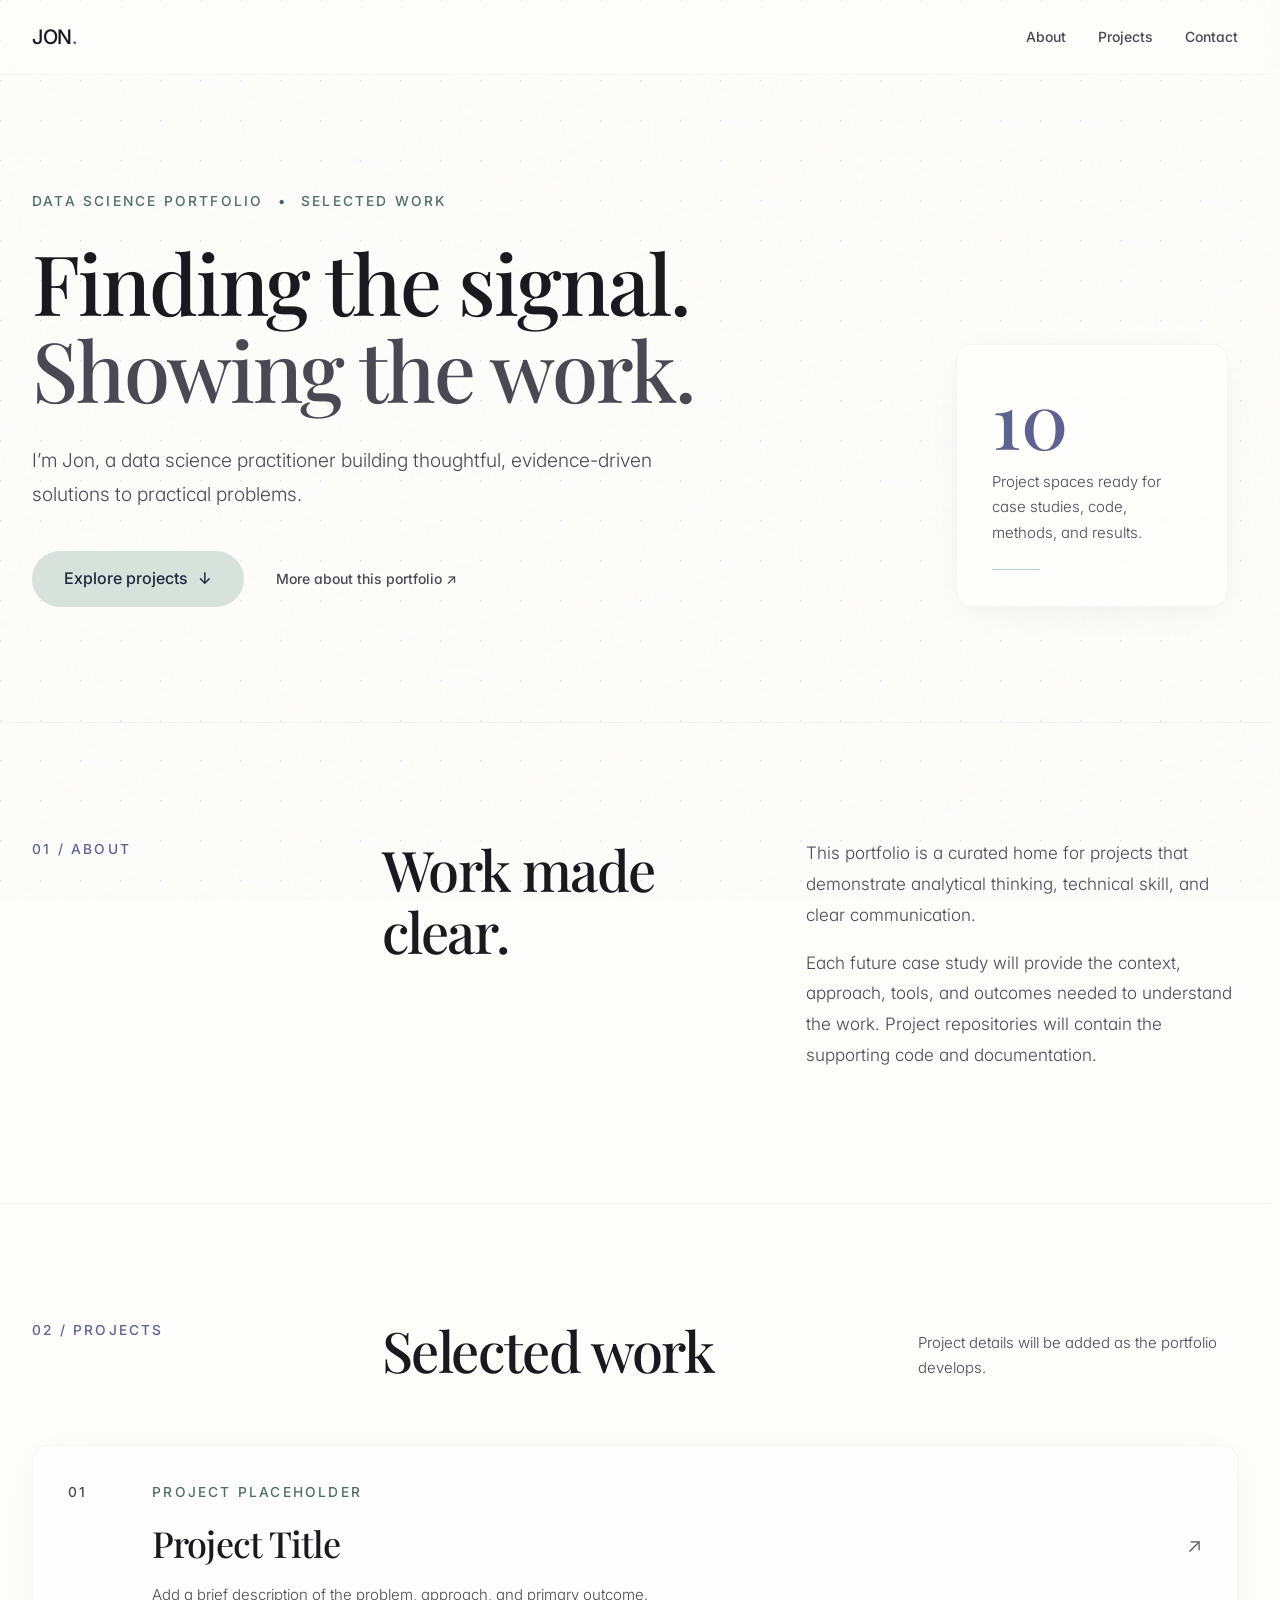
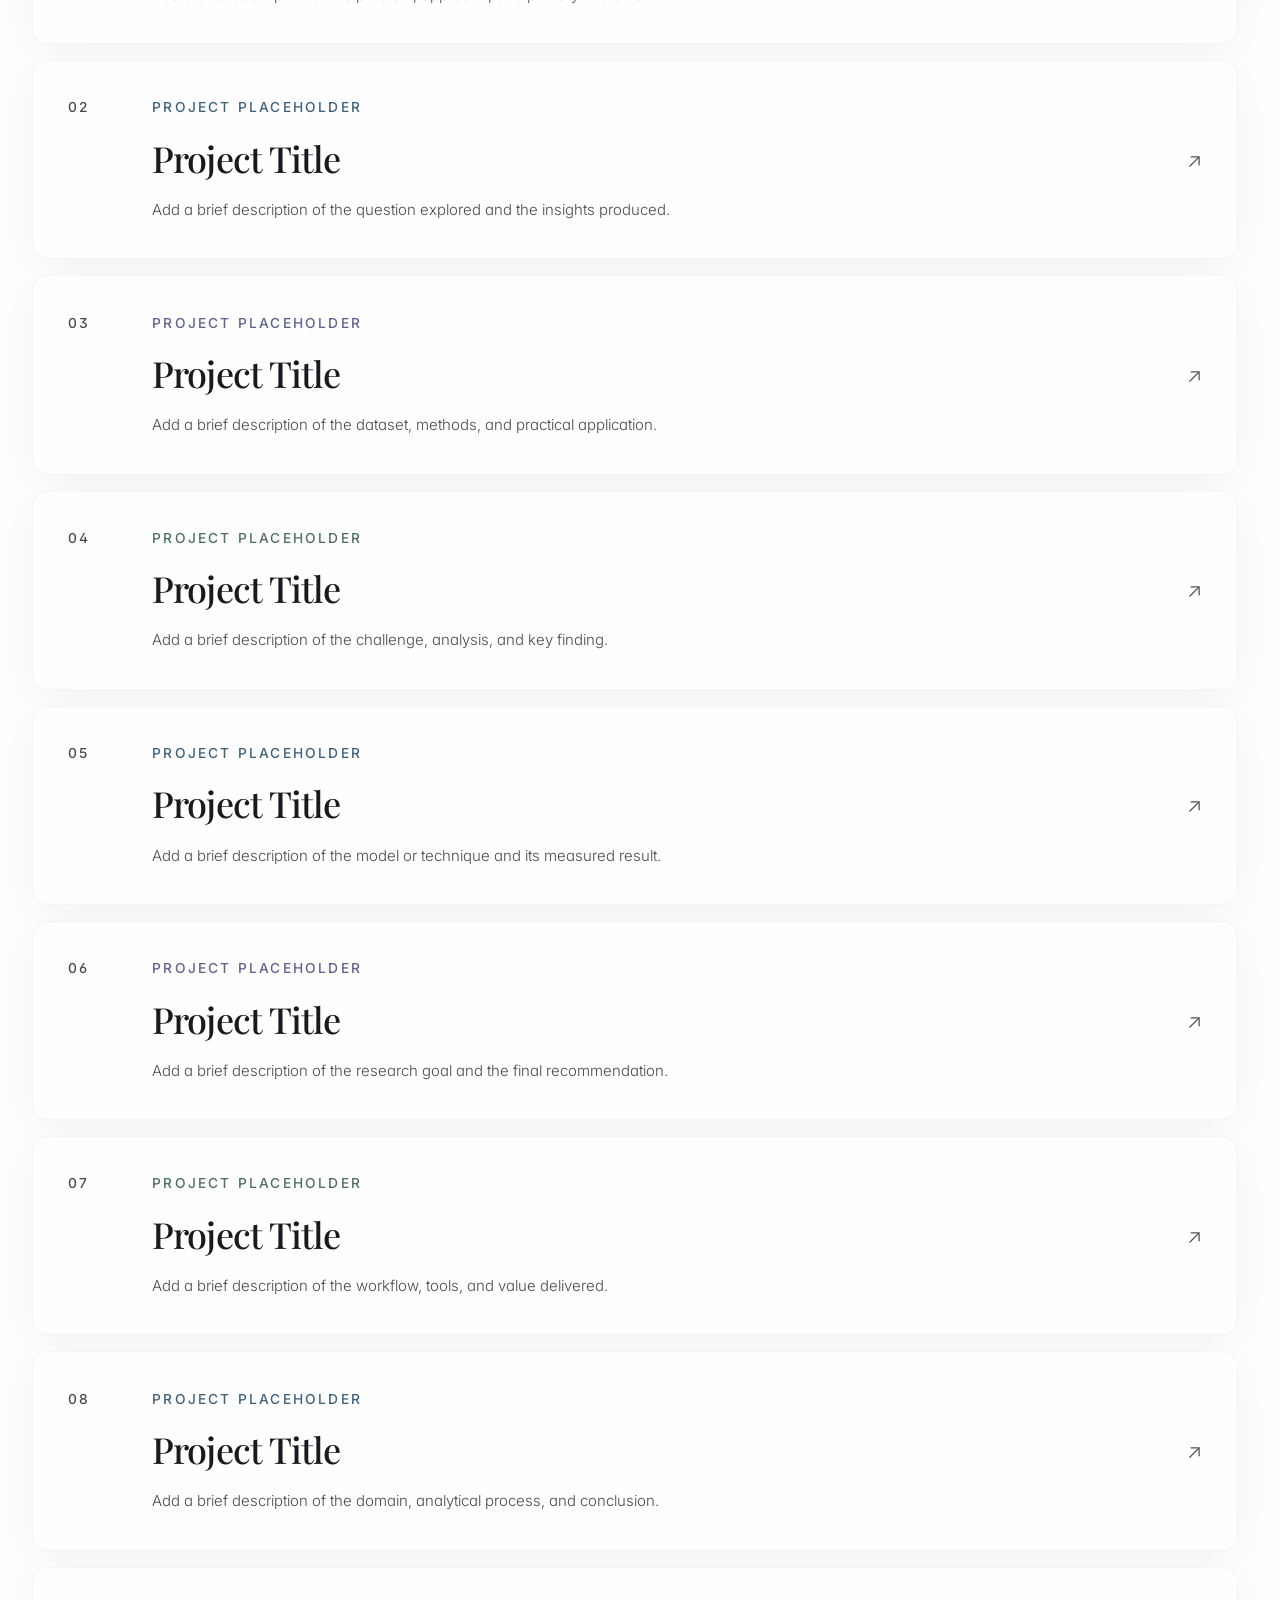
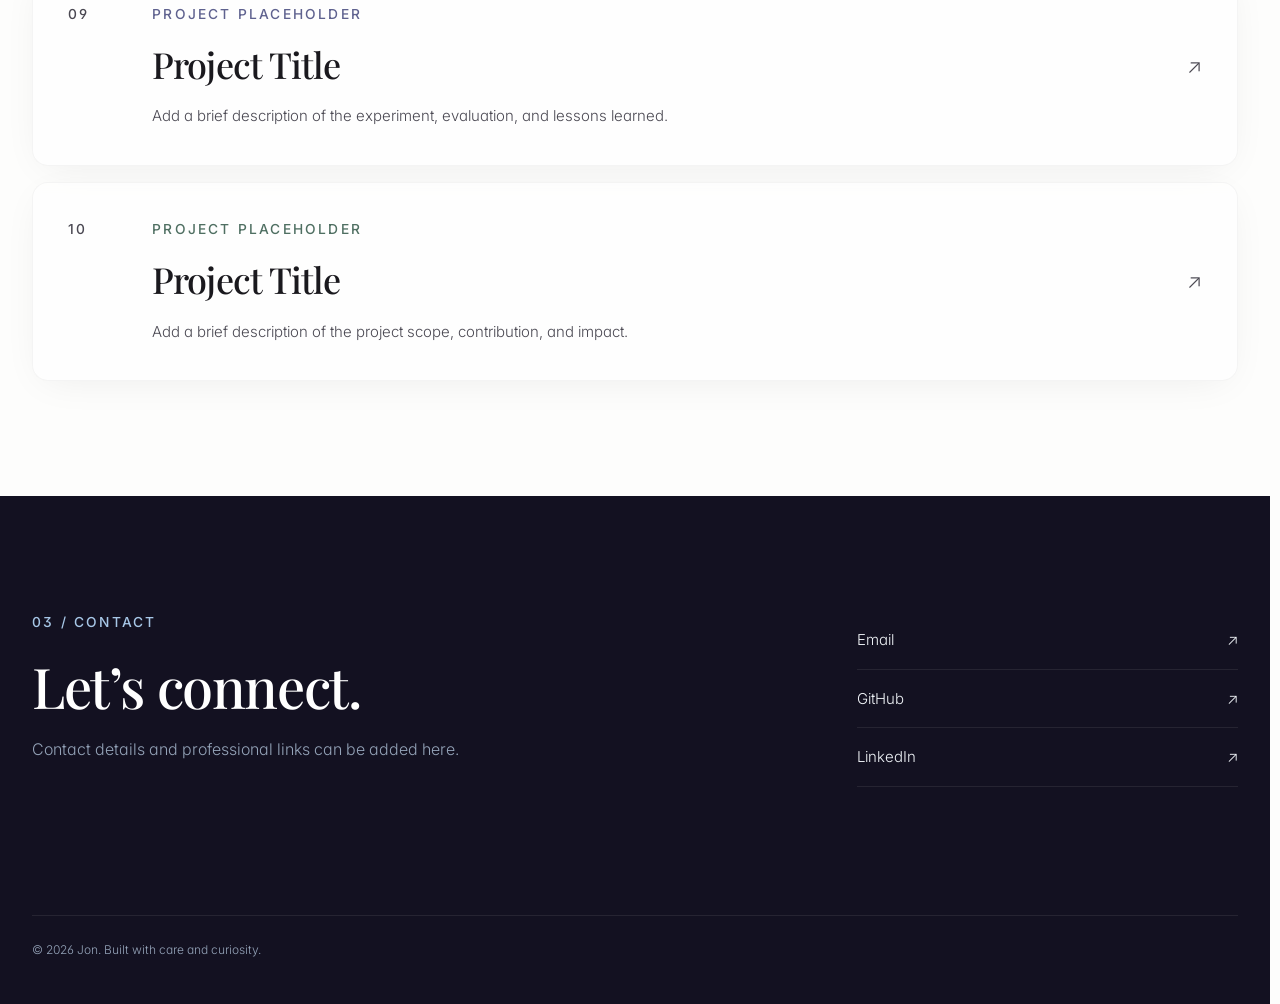
==== index.html @ 619a26a4 "Restyle portfolio with Solara-inspired theme Overhauls the site’s visual system with new typography," ====
<!doctype html>
<html lang="en">
<head>
  <meta charset="utf-8">
  <meta name="viewport" content="width=device-width, initial-scale=1">
  <meta name="description" content="Jon's data science portfolio, featuring selected projects and applied work.">
  <title>Jon | Data Science Portfolio</title>
  <script>
    // Theme detection - runs immediately before page renders
    (function () {
      const apply = (isDark) => {
        document.documentElement.classList.add(isDark ? 'dark' : 'light');
        document.documentElement.classList.remove(isDark ? 'light' : 'dark');
      };
      const query = window.matchMedia('(prefers-color-scheme: dark)');
      apply(query.matches);
      query.addEventListener('change', (e) => apply(e.matches));
    })();
  </script>
  <link rel="preconnect" href="https://fonts.googleapis.com">
  <link rel="preconnect" href="https://fonts.gstatic.com" crossorigin>
  <link href="https://fonts.googleapis.com/css2?family=Inter:wght@300;400;500;600&family=Playfair+Display:ital,wght@0,400;0,500;1,400&display=swap" rel="stylesheet">
  <link rel="stylesheet" href="styles.css">
  <script src="script.js" defer></script>
</head>
<body>
  <div class="bg-dot-grid" aria-hidden="true"></div>
  <div class="bg-grain-overlay" aria-hidden="true"></div>
  <a class="skip-link" href="#main-content">Skip to content</a>
  <header class="site-header">
    <a class="wordmark" href="#top" aria-label="Jon, home">JON<span>.</span></a>
    <nav aria-label="Primary navigation">
      <a href="#about">About</a>
      <a href="#projects">Projects</a>
      <a href="#contact">Contact</a>
    </nav>
  </header>

  <main id="main-content">
    <section class="hero" id="top" aria-labelledby="hero-title">
      <div class="hero-copy reveal">
        <p class="eyebrow">Data Science Portfolio <span>•</span> Selected Work</p>
        <h1 id="hero-title">Finding the signal.<br><em>Showing the work.</em></h1>
        <p class="hero-intro">I’m Jon, a data science practitioner building thoughtful, evidence-driven solutions to practical problems.</p>
        <div class="hero-actions">
          <a class="button button-primary" href="#projects">Explore projects <span aria-hidden="true">↓</span></a>
          <a class="text-link" href="#about">More about this portfolio <span aria-hidden="true">↗</span></a>
        </div>
      </div>
      <aside class="hero-note reveal" aria-label="Portfolio summary">
        <div class="note-number">10</div>
        <p>Project spaces ready for case studies, code, methods, and results.</p>
        <div class="note-mark" aria-hidden="true"></div>
      </aside>
    </section>

    <section class="about section" id="about" aria-labelledby="about-title">
      <div class="section-label">01 / About</div>
      <div class="about-content reveal">
        <h2 id="about-title">Work made clear.</h2>
        <div class="about-copy">
          <p>This portfolio is a curated home for projects that demonstrate analytical thinking, technical skill, and clear communication.</p>
          <p>Each future case study will provide the context, approach, tools, and outcomes needed to understand the work. Project repositories will contain the supporting code and documentation.</p>
        </div>
      </div>
    </section>

    <section class="projects section" id="projects" aria-labelledby="projects-title">
      <div class="section-heading">
        <div class="section-label">02 / Projects</div>
        <div>
          <h2 id="projects-title">Selected work</h2>
          <p>Project details will be added as the portfolio develops.</p>
        </div>
      </div>

      <div class="project-grid">
        <article class="project-card reveal"><span class="project-number">01</span><div><p class="project-type">Project placeholder</p><h3>Project Title</h3><p>Add a brief description of the problem, approach, and primary outcome.</p></div><span class="project-arrow" aria-hidden="true">↗</span></article>
        <article class="project-card reveal"><span class="project-number">02</span><div><p class="project-type">Project placeholder</p><h3>Project Title</h3><p>Add a brief description of the question explored and the insights produced.</p></div><span class="project-arrow" aria-hidden="true">↗</span></article>
        <article class="project-card reveal"><span class="project-number">03</span><div><p class="project-type">Project placeholder</p><h3>Project Title</h3><p>Add a brief description of the dataset, methods, and practical application.</p></div><span class="project-arrow" aria-hidden="true">↗</span></article>
        <article class="project-card reveal"><span class="project-number">04</span><div><p class="project-type">Project placeholder</p><h3>Project Title</h3><p>Add a brief description of the challenge, analysis, and key finding.</p></div><span class="project-arrow" aria-hidden="true">↗</span></article>
        <article class="project-card reveal"><span class="project-number">05</span><div><p class="project-type">Project placeholder</p><h3>Project Title</h3><p>Add a brief description of the model or technique and its measured result.</p></div><span class="project-arrow" aria-hidden="true">↗</span></article>
        <article class="project-card reveal"><span class="project-number">06</span><div><p class="project-type">Project placeholder</p><h3>Project Title</h3><p>Add a brief description of the research goal and the final recommendation.</p></div><span class="project-arrow" aria-hidden="true">↗</span></article>
        <article class="project-card reveal"><span class="project-number">07</span><div><p class="project-type">Project placeholder</p><h3>Project Title</h3><p>Add a brief description of the workflow, tools, and value delivered.</p></div><span class="project-arrow" aria-hidden="true">↗</span></article>
        <article class="project-card reveal"><span class="project-number">08</span><div><p class="project-type">Project placeholder</p><h3>Project Title</h3><p>Add a brief description of the domain, analytical process, and conclusion.</p></div><span class="project-arrow" aria-hidden="true">↗</span></article>
        <article class="project-card reveal"><span class="project-number">09</span><div><p class="project-type">Project placeholder</p><h3>Project Title</h3><p>Add a brief description of the experiment, evaluation, and lessons learned.</p></div><span class="project-arrow" aria-hidden="true">↗</span></article>
        <article class="project-card reveal"><span class="project-number">10</span><div><p class="project-type">Project placeholder</p><h3>Project Title</h3><p>Add a brief description of the project scope, contribution, and impact.</p></div><span class="project-arrow" aria-hidden="true">↗</span></article>
      </div>
    </section>
  </main>

  <footer id="contact">
    <div>
      <p class="section-label">03 / Contact</p>
      <h2>Let’s connect.</h2>
      <p>Contact details and professional links can be added here.</p>
    </div>
    <div class="footer-links" aria-label="Contact links">
      <a href="mailto:your.email@example.com">Email <span aria-hidden="true">↗</span></a>
      <a href="https://github.com/yourusername">GitHub <span aria-hidden="true">↗</span></a>
      <a href="https://www.linkedin.com/in/yourusername">LinkedIn <span aria-hidden="true">↗</span></a>
    </div>
    <p class="copyright">© <span id="year"></span> Jon. Built with care and curiosity.</p>
  </footer>
</body>
</html>
---- styles.css ----
/* ==========================================================================
   Solara Labs design system
   Tokens, type scale, and component recipes ported from the Solara Labs site.
   ========================================================================== */

:root {
  /* Brand palette */
  --primary: #4630e8;
  --sage: #d8e2dc;
  --sage-dark: #bccac3;
  --sage-text: #4f6f62;
  --lavender: #5f628f;
  --lavender-light: #e6e6fa;
  --sky-muted: #b4d2e5;
  --sky-blue: #a7c7e7;
  --sky-text: #3f627b;
  --cream-glow: #fffdf5;

  /* Surfaces + text */
  --bg: #fdfdfc;
  --text-primary: #1a191e;
  --text-secondary: #4a4852;
  --surface: rgba(255, 255, 255, .6);
  --surface-solid: #ffffff;
  --hairline: rgba(0, 0, 0, .04);
  --hairline-soft: rgba(0, 0, 0, .03);
  --card-shadow: 0 8px 40px -12px rgba(0, 0, 0, .08);
  --card-shadow-hover: 0 20px 60px -12px rgba(255, 253, 245, .6);
  --focus-ring: #9f9cc8;

  /* Type scale */
  --step-eyebrow: clamp(.75rem, .7rem + .2vw, .875rem);
  --step-body: clamp(.8125rem, .75rem + .4vw, 1.125rem);
  --step-list: clamp(.8125rem, .75rem + .3vw, .9375rem);
  --step-heading: clamp(1.5rem, 1.2rem + 1.5vw, 2.25rem);
  --pad-fluid: clamp(1.25rem, 1rem + 1.5vw, 2.5rem);

  /* Rhythm */
  --gutter: clamp(1.25rem, 5vw, 2rem);
  --section-y: clamp(4.5rem, 9vw, 8rem);
  --radius: 1rem;

  /* Textures */
  --grain: url('data:image/svg+xml,%3Csvg viewBox=%220 0 200 200%22 xmlns=%22http://www.w3.org/2000/svg%22%3E%3Cfilter id=%22noiseFilter%22%3E%3CfeTurbulence type=%22fractalNoise%22 baseFrequency=%220.65%22 numOctaves=%223%22 stitchTiles=%22stitch%22/%3E%3C/filter%3E%3Crect width=%22100%25%22 height=%22100%25%22 filter=%22url(%23noiseFilter)%22 opacity=%220.05%22/%3E%3C/svg%3E');
  --dot-grid: url('data:image/svg+xml,%3Csvg width=%2240%22 height=%2240%22 xmlns=%22http://www.w3.org/2000/svg%22%3E%3Ccircle cx=%221%22 cy=%221%22 r=%221%22 fill=%22%239F9CC8%22 opacity=%220.25%22/%3E%3C/svg%3E');
}

html.dark {
  --bg: #131121;
  --text-primary: #f1f5f9;
  --text-secondary: #94a3b8;
  --surface: rgba(255, 255, 255, .03);
  --surface-solid: rgba(255, 255, 255, .06);
  --hairline: rgba(255, 255, 255, .05);
  --hairline-soft: rgba(255, 255, 255, .05);
  --card-shadow: 0 8px 40px -12px rgba(0, 0, 0, .4);
  --card-shadow-hover: 0 20px 60px -12px rgba(95, 98, 143, .35);
  --sage-text: var(--sage-dark);
  --sky-text: var(--sky-blue);
  --lavender: #9f9cc8;
}

/* --------------------------------------------------------------- Base --- */

* { box-sizing: border-box; }
html { scroll-behavior: smooth; }

body {
  margin: 0;
  min-height: 100vh;
  display: flex;
  flex-direction: column;
  background: var(--bg);
  color: var(--text-primary);
  font-family: "Inter", system-ui, sans-serif;
  font-weight: 300;
  font-feature-settings: "cv11", "ss01";
  line-height: 1.7;
  overflow-x: hidden;
  -webkit-font-smoothing: antialiased;
  transition: background-color .3s ease, color .3s ease;
}

a { color: inherit; }

:focus-visible {
  outline: 2px solid var(--focus-ring);
  outline-offset: 2px;
  border-radius: 2px;
}

/* Ambient texture layers */
.bg-dot-grid,
.bg-grain-overlay {
  position: fixed;
  inset: 0;
  z-index: 0;
  pointer-events: none;
}
.bg-dot-grid { background-image: var(--dot-grid); }
.bg-grain-overlay { background-image: var(--grain); opacity: .6; mix-blend-mode: multiply; }
html.dark .bg-grain-overlay { mix-blend-mode: screen; opacity: .25; }

.skip-link {
  position: fixed;
  top: -5rem;
  left: 1rem;
  z-index: 80;
  padding: .75rem 1.25rem;
  border-radius: 9999px;
  background: var(--surface-solid);
  box-shadow: var(--card-shadow);
  font-size: .875rem;
  font-weight: 500;
}
.skip-link:focus { top: 1rem; }

/* Solara's scrollbar: invisible until the page is actually moving */
html {
  scrollbar-width: thin;
  scrollbar-color: transparent transparent;
  scrollbar-gutter: stable;
}
html::-webkit-scrollbar { width: 10px; }
html::-webkit-scrollbar-track { background: transparent; }
html::-webkit-scrollbar-thumb { background: transparent; border-radius: 9999px; }
html.scrolling { scrollbar-color: rgba(159, 156, 200, .65) transparent; }
html.scrolling::-webkit-scrollbar-thumb { background: rgba(159, 156, 200, .65); }

/* ---------------------------------------------------------- Typography --- */

h1, h2, h3 {
  margin: 0;
  font-family: "Playfair Display", Georgia, serif;
  font-weight: 500;
  letter-spacing: -.025em;
}

h1 {
  margin-top: 1.5rem;
  font-size: clamp(2.5rem, 6.5vw, 5.5rem);
  line-height: 1.05;
}
h1 em {
  font-style: normal;
  color: var(--text-secondary);
}

h2 {
  font-size: clamp(2rem, 4.5vw, 3.5rem);
  line-height: 1.1;
}

.eyebrow,
.section-label,
.project-type {
  margin: 0;
  font-family: "Inter", system-ui, sans-serif;
  font-size: var(--step-eyebrow);
  font-weight: 500;
  letter-spacing: .16em;
  text-transform: uppercase;
}

.section-label { color: var(--lavender); }
.eyebrow { color: var(--sage-text); }
.eyebrow span { color: var(--sky-text); padding: 0 .5rem; }

/* ------------------------------------------------------------- Header --- */

.site-header {
  position: sticky;
  top: 0;
  z-index: 50;
  display: flex;
  align-items: center;
  justify-content: space-between;
  gap: 1rem;
  padding: 1.25rem var(--gutter);
  border-bottom: 1px solid var(--hairline-soft);
  background: rgba(253, 253, 252, .3);
  backdrop-filter: blur(12px);
}
html.dark .site-header { background: rgba(19, 17, 33, .3); }

.wordmark {
  font-size: 1.25rem;
  font-weight: 500;
  letter-spacing: -.02em;
  text-decoration: none;
}
.wordmark span { color: var(--lavender); }

nav { display: flex; gap: clamp(1.25rem, 3vw, 2rem); }

nav a {
  font-size: .875rem;
  font-weight: 500;
  color: var(--text-secondary);
  text-decoration: none;
  transition: color .3s ease;
}
nav a:hover,
nav a:focus-visible { color: var(--lavender); }

/* --------------------------------------------------------------- Hero --- */

main {
  position: relative;
  z-index: 10;
  flex: 1 0 auto;
}

.hero {
  display: grid;
  grid-template-columns: minmax(0, 3fr) minmax(240px, 1fr);
  gap: clamp(2rem, 6vw, 5rem);
  padding: clamp(4rem, 9vw, 7.5rem) var(--gutter) var(--section-y);
  border-bottom: 1px solid var(--hairline);
}

.hero-copy { align-self: center; max-width: 60rem; }

.hero-intro {
  max-width: 40rem;
  margin: 2rem 0 0;
  font-size: clamp(1.0625rem, 1.5vw, 1.25rem);
  color: var(--text-secondary);
  line-height: 1.75;
}

.hero-actions {
  display: flex;
  align-items: center;
  gap: 2rem;
  margin-top: 2.5rem;
}

.button {
  display: inline-flex;
  align-items: center;
  gap: .625rem;
  padding: .875rem 2rem;
  border-radius: 9999px;
  font-size: 1rem;
  font-weight: 500;
  text-decoration: none;
  transition: background-color .3s ease, box-shadow .3s ease, transform .3s ease;
}

.button-primary {
  color: #1e293b;
  background: var(--sage);
}
.button-primary:hover {
  background: var(--sky-muted);
  box-shadow: 0 10px 30px -10px rgba(180, 210, 229, .6);
  transform: translateY(-2px);
}

.text-link {
  font-size: .875rem;
  font-weight: 500;
  color: var(--text-secondary);
  text-decoration: none;
  transition: color .3s ease;
}
.text-link:hover,
.text-link:focus-visible { color: var(--lavender); }

.hero-note {
  align-self: end;
  max-width: 17rem;
  padding: var(--pad-fluid);
  border: 1px solid var(--hairline);
  border-radius: var(--radius);
  background: var(--surface);
  backdrop-filter: blur(4px);
  box-shadow: var(--card-shadow);
}

.note-number {
  font-family: "Playfair Display", Georgia, serif;
  font-size: clamp(3.5rem, 6vw, 5rem);
  font-weight: 500;
  line-height: 1;
  color: var(--lavender);
}

.hero-note p {
  margin: .75rem 0 0;
  font-size: var(--step-list);
  color: var(--text-secondary);
}

.note-mark {
  width: 3rem;
  height: 1px;
  margin-top: 1.5rem;
  background: var(--sky-muted);
}

/* ----------------------------------------------------------- Sections --- */

.section { padding: var(--section-y) var(--gutter); }

.about {
  display: grid;
  grid-template-columns: 1fr 3fr;
  gap: clamp(2rem, 5vw, 4rem);
  border-bottom: 1px solid var(--hairline);
}

.about-content {
  display: grid;
  grid-template-columns: 1fr 1.2fr;
  gap: clamp(2rem, 5vw, 4.5rem);
}

.about-copy {
  font-size: var(--step-body);
  color: var(--text-secondary);
  line-height: 1.8;
}
.about-copy p:first-child { margin-top: 0; }

.section-heading {
  display: grid;
  grid-template-columns: 1fr 3fr;
  gap: clamp(2rem, 5vw, 4rem);
  margin-bottom: clamp(2.5rem, 5vw, 4rem);
}
.section-heading > div:last-child {
  display: flex;
  align-items: end;
  justify-content: space-between;
  gap: 2rem;
}
.section-heading p {
  max-width: 20rem;
  margin: 0;
  font-size: var(--step-list);
  color: var(--text-secondary);
}

/* ----------------------------------------------------------- Projects --- */

.project-grid {
  display: grid;
  gap: 1rem;
}

.project-card {
  position: relative;
  display: grid;
  grid-template-columns: 4rem 1fr auto;
  gap: 1.25rem;
  align-items: center;
  padding: var(--pad-fluid);
  border: 1px solid var(--hairline);
  border-radius: var(--radius);
  background: var(--surface);
  backdrop-filter: blur(4px);
  box-shadow: var(--card-shadow);
  transition: transform .5s ease, box-shadow .5s ease, border-color .5s ease, background-color .5s ease;
}
.project-card:hover {
  transform: translateY(-.5rem);
  box-shadow: var(--card-shadow-hover);
  border-color: rgba(255, 253, 245, .5);
}
html.dark .project-card:hover { border-color: rgba(159, 156, 200, .3); }

.project-number {
  align-self: start;
  font-size: var(--step-eyebrow);
  font-weight: 500;
  letter-spacing: .12em;
  color: var(--text-secondary);
}

.project-type {
  margin-bottom: .5rem;
  color: var(--sage-text);
}

.project-card h3 {
  margin: 0;
  font-size: var(--step-heading);
  transition: color .3s ease;
}

.project-card div > p:last-child {
  max-width: 44rem;
  margin: .5rem 0 0;
  font-size: var(--step-list);
  color: var(--text-secondary);
  line-height: 1.75;
}

.project-arrow {
  font-size: 1.25rem;
  color: var(--text-secondary);
  transition: transform .3s ease, color .3s ease;
}
.project-card:hover .project-arrow { transform: translate(4px, -4px); }

/* Rotate the three brand accents across the list, as the Solara cards do */
.project-card:nth-child(3n + 1) .project-type { color: var(--sage-text); }
.project-card:nth-child(3n + 1):hover h3,
.project-card:nth-child(3n + 1):hover .project-arrow { color: var(--sage-text); }

.project-card:nth-child(3n + 2) .project-type { color: var(--sky-text); }
.project-card:nth-child(3n + 2):hover h3,
.project-card:nth-child(3n + 2):hover .project-arrow { color: var(--sky-text); }

.project-card:nth-child(3n + 3) .project-type { color: var(--lavender); }
.project-card:nth-child(3n + 3):hover h3,
.project-card:nth-child(3n + 3):hover .project-arrow { color: var(--lavender); }

/* ------------------------------------------------------------- Footer --- */

footer {
  position: relative;
  z-index: 10;
  display: grid;
  grid-template-columns: 2fr 1fr;
  gap: clamp(2rem, 5vw, 4rem);
  padding: var(--section-y) var(--gutter) 2rem;
  color: #f1f5f9;
  background: #131121;
}
html.dark footer {
  border-top: 1px solid rgba(255, 255, 255, .06);
  background: rgba(255, 255, 255, .02);
}

footer .section-label { color: var(--sky-blue); }
footer h2 { margin: 1.25rem 0; color: #ffffff; }
footer > div:first-child > p:last-child { color: #94a3b8; }

.footer-links {
  display: flex;
  flex-direction: column;
  justify-content: center;
}
.footer-links a {
  display: flex;
  justify-content: space-between;
  padding: 1rem 0;
  border-bottom: 1px solid rgba(255, 255, 255, .08);
  font-size: .9375rem;
  text-decoration: none;
  transition: color .3s ease;
}
.footer-links a:hover { color: var(--sky-blue); }

.copyright {
  grid-column: 1 / -1;
  margin-top: clamp(2.5rem, 5vw, 4rem);
  padding-top: 1.5rem;
  border-top: 1px solid rgba(255, 255, 255, .08);
  color: #94a3b8;
  font-size: .75rem;
}

/* ------------------------------------------------------------- Motion --- */

.reveal {
  opacity: 0;
  transform: translateY(20px);
  transition: opacity .8s cubic-bezier(.2, .8, .2, 1), transform .8s cubic-bezier(.2, .8, .2, 1);
}
.reveal.visible { opacity: 1; transform: none; }

/* --------------------------------------------------------- Responsive --- */

@media (max-width: 880px) {
  .hero,
  .about,
  .section-heading,
  .about-content,
  footer {
    grid-template-columns: 1fr;
  }
  .hero { gap: 3rem; padding-bottom: clamp(3rem, 8vw, 5rem); }
  .hero-note { justify-self: start; max-width: 22rem; }
  .section-heading > div:last-child { display: block; }
  .section-heading p { margin-top: 1rem; }
  .copyright { grid-column: 1; margin-top: 2rem; }
}

@media (max-width: 560px) {
  nav { gap: 1rem; }
  nav a { font-size: .8125rem; }
  .hero-actions { align-items: flex-start; flex-direction: column; gap: 1.25rem; }
  .project-card { grid-template-columns: 2.5rem 1fr; }
  .project-arrow { display: none; }
}

@media (prefers-reduced-motion: reduce) {
  html { scroll-behavior: auto; }
  .reveal { opacity: 1; transform: none; transition: none; }
  *, *::before, *::after {
    animation-duration: .01ms !important;
    transition-duration: .01ms !important;
  }
}
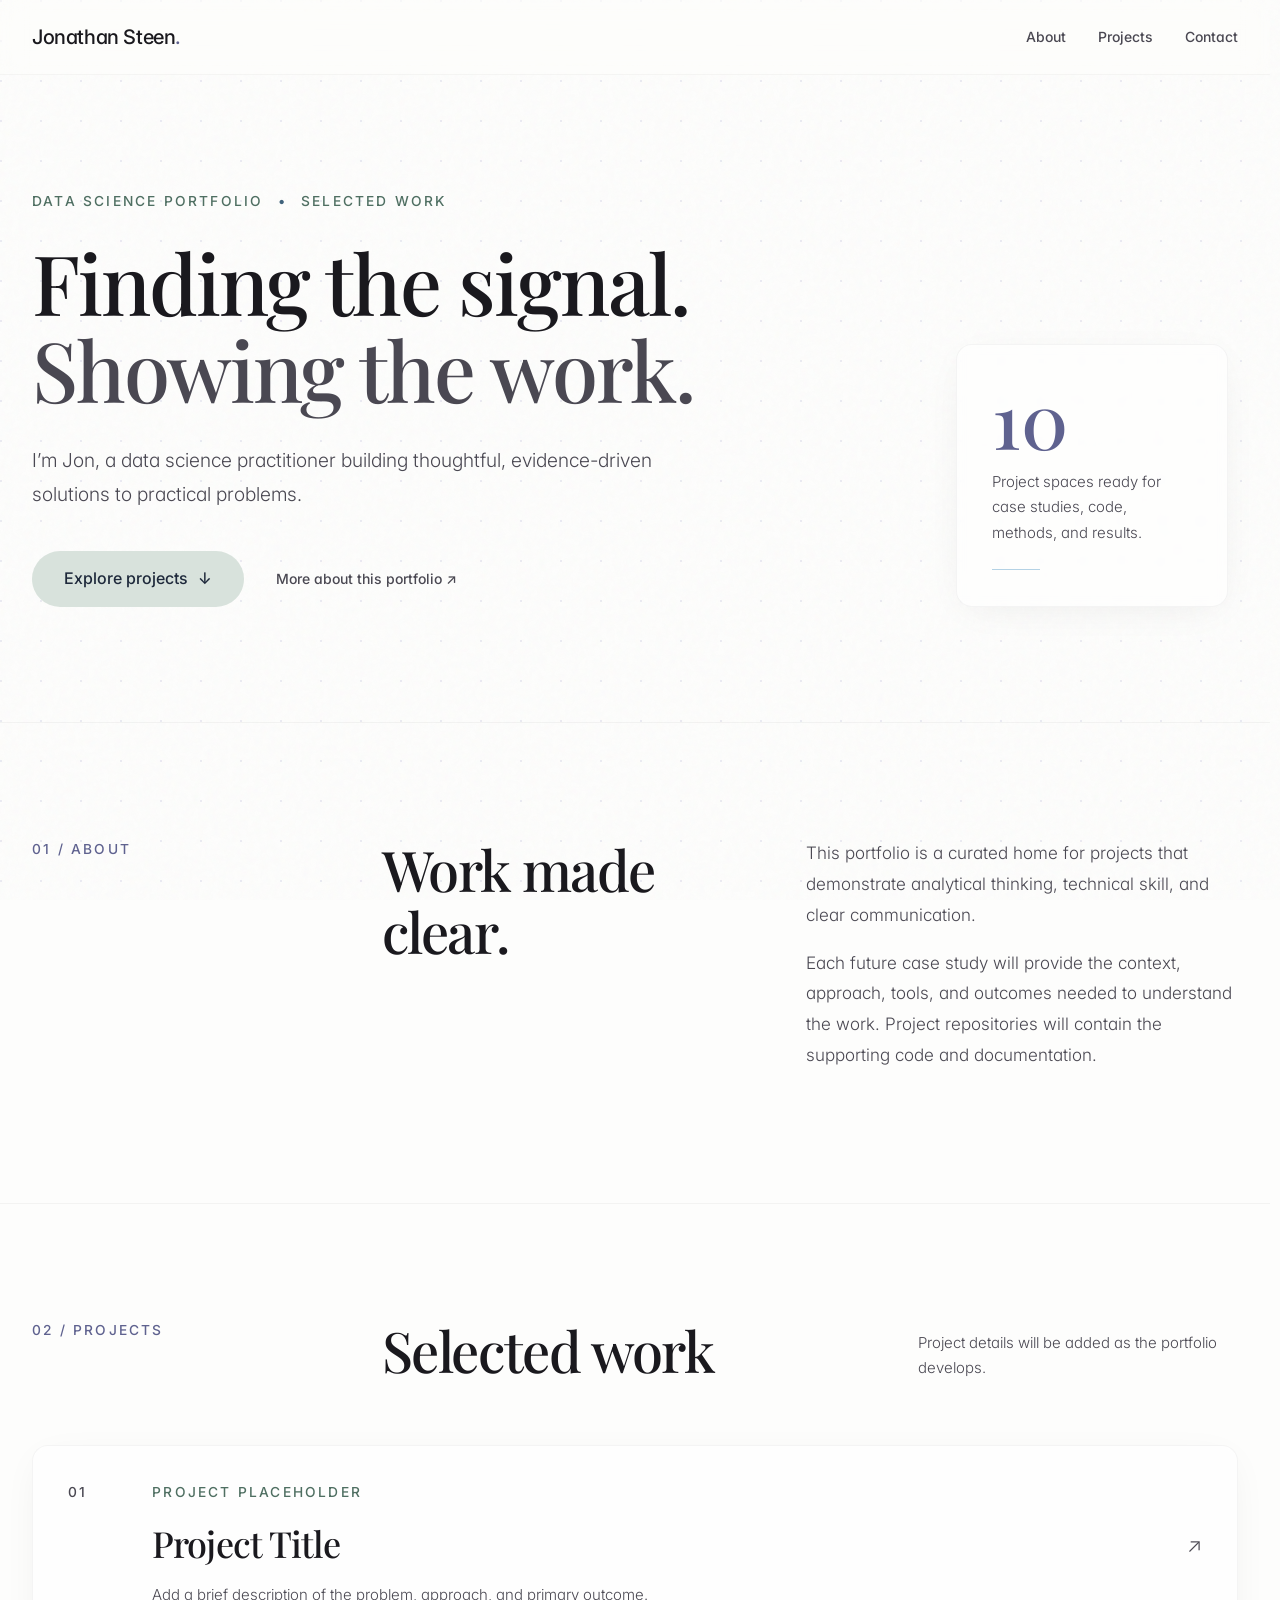
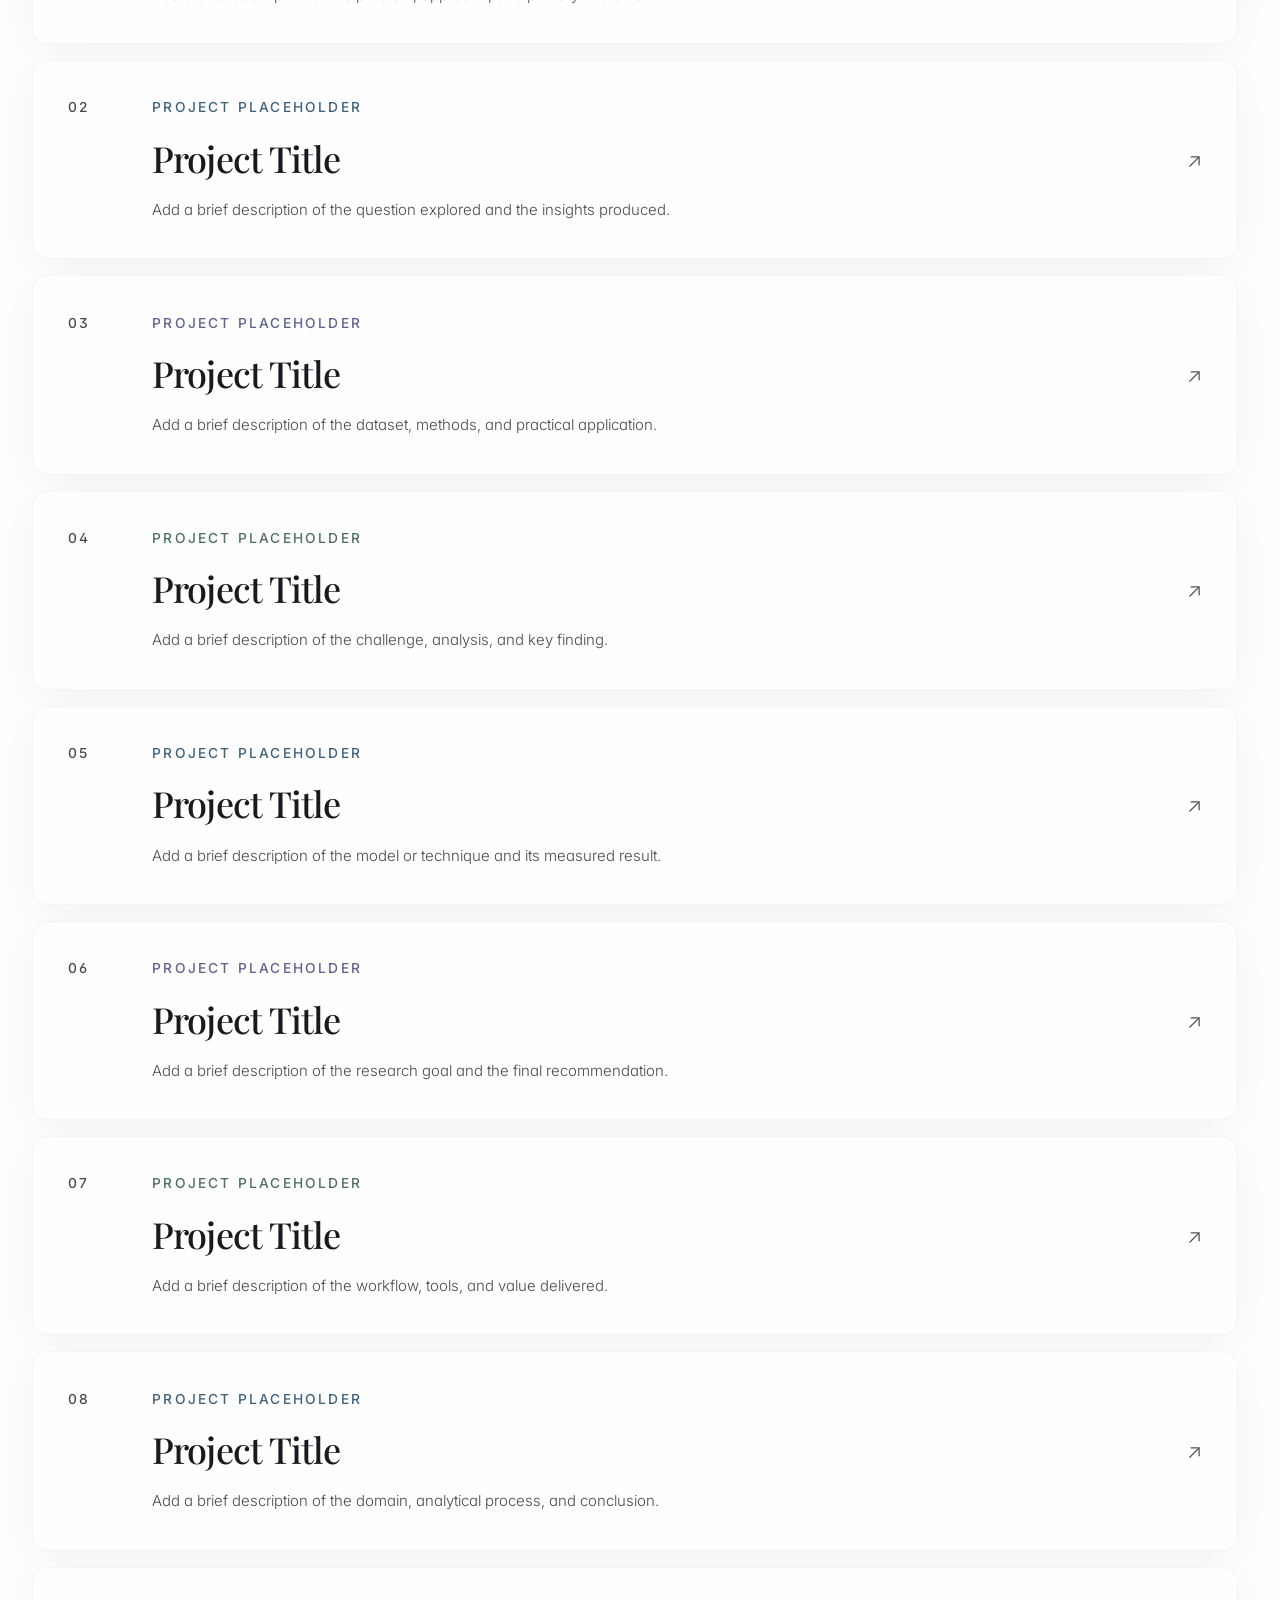
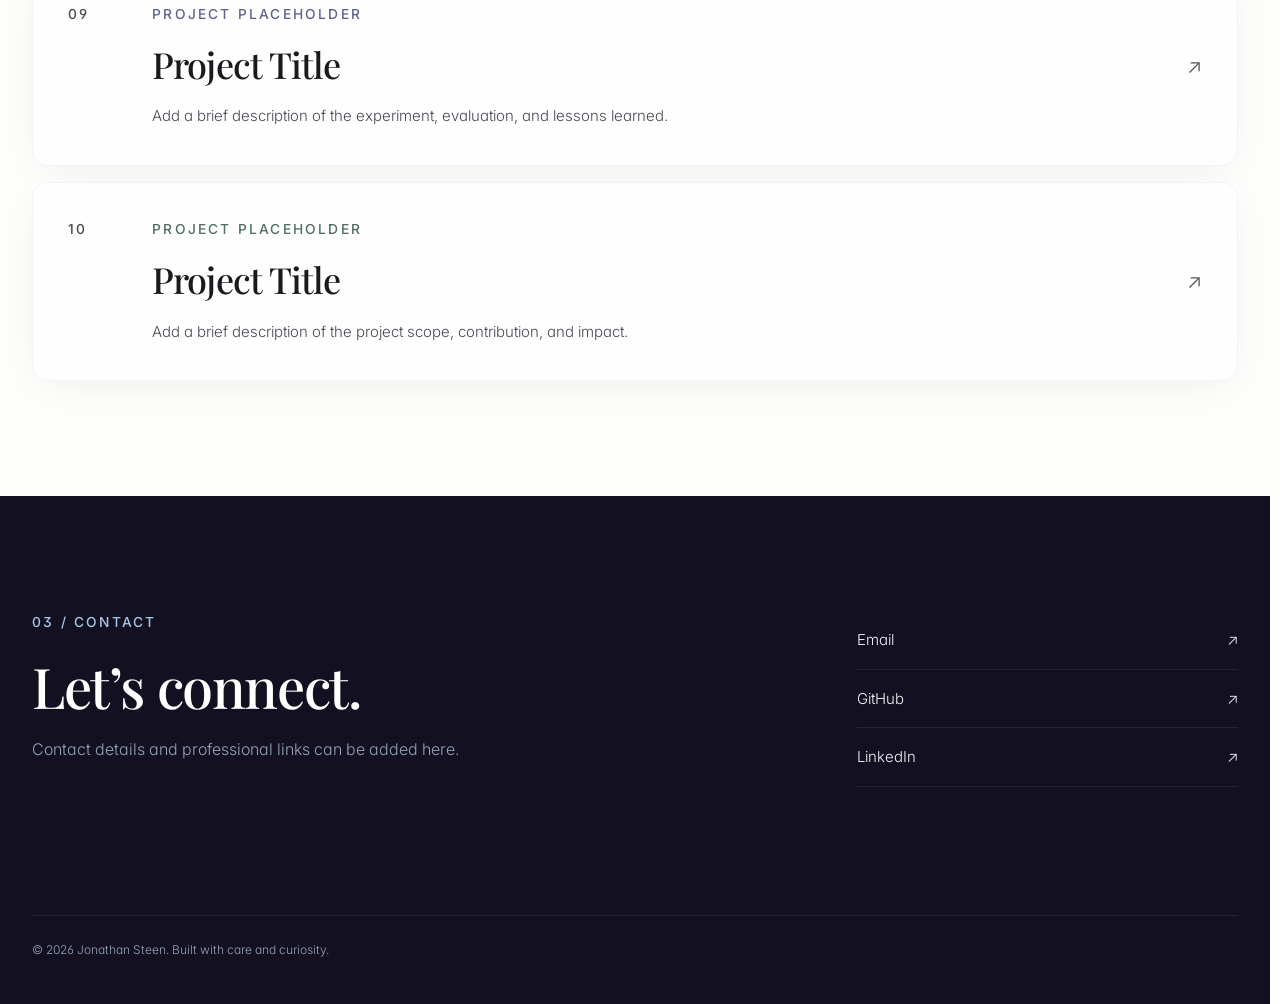
==== commit 8bad9a4e: "Use full name and refine mobile header Updates site branding text from “Jon” to “Jonathan Steen” in " ====
--- a/index.html
+++ b/index.html
@@ -28,7 +28,7 @@
   <div class="bg-grain-overlay" aria-hidden="true"></div>
   <a class="skip-link" href="#main-content">Skip to content</a>
   <header class="site-header">
-    <a class="wordmark" href="#top" aria-label="Jon, home">JON<span>.</span></a>
+    <a class="wordmark" href="#top" aria-label="Jonathan Steen, home">Jonathan Steen<span>.</span></a>
     <nav aria-label="Primary navigation">
       <a href="#about">About</a>
       <a href="#projects">Projects</a>
@@ -96,11 +96,11 @@
       <p>Contact details and professional links can be added here.</p>
     </div>
     <div class="footer-links" aria-label="Contact links">
-      <a href="mailto:your.email@example.com">Email <span aria-hidden="true">↗</span></a>
-      <a href="https://github.com/yourusername">GitHub <span aria-hidden="true">↗</span></a>
-      <a href="https://www.linkedin.com/in/yourusername">LinkedIn <span aria-hidden="true">↗</span></a>
+      <a href="mailto:therightjon@gmail.com">Email <span aria-hidden="true">↗</span></a>
+      <a href="https://github.com/therightjon">GitHub <span aria-hidden="true">↗</span></a>
+      <a href="https://www.linkedin.com/in/jonsteen/">LinkedIn <span aria-hidden="true">↗</span></a>
     </div>
-    <p class="copyright">© <span id="year"></span> Jon. Built with care and curiosity.</p>
+    <p class="copyright">© <span id="year"></span> Jonathan Steen. Built with care and curiosity.</p>
   </footer>
 </body>
 </html>
--- a/styles.css
+++ b/styles.css
@@ -176,6 +176,8 @@
   align-items: center;
   justify-content: space-between;
   gap: 1rem;
+  flex-wrap: wrap;
+  row-gap: .5rem;
   padding: 1.25rem var(--gutter);
   border-bottom: 1px solid var(--hairline-soft);
   background: rgba(253, 253, 252, .3);
@@ -187,6 +189,7 @@
   font-size: 1.25rem;
   font-weight: 500;
   letter-spacing: -.02em;
+  white-space: nowrap;
   text-decoration: none;
 }
 .wordmark span { color: var(--lavender); }
@@ -491,7 +494,8 @@
 }
 
 @media (max-width: 560px) {
-  nav { gap: 1rem; }
+  .wordmark { font-size: 1.0625rem; }
+  nav { gap: .875rem; }
   nav a { font-size: .8125rem; }
   .hero-actions { align-items: flex-start; flex-direction: column; gap: 1.25rem; }
   .project-card { grid-template-columns: 2.5rem 1fr; }
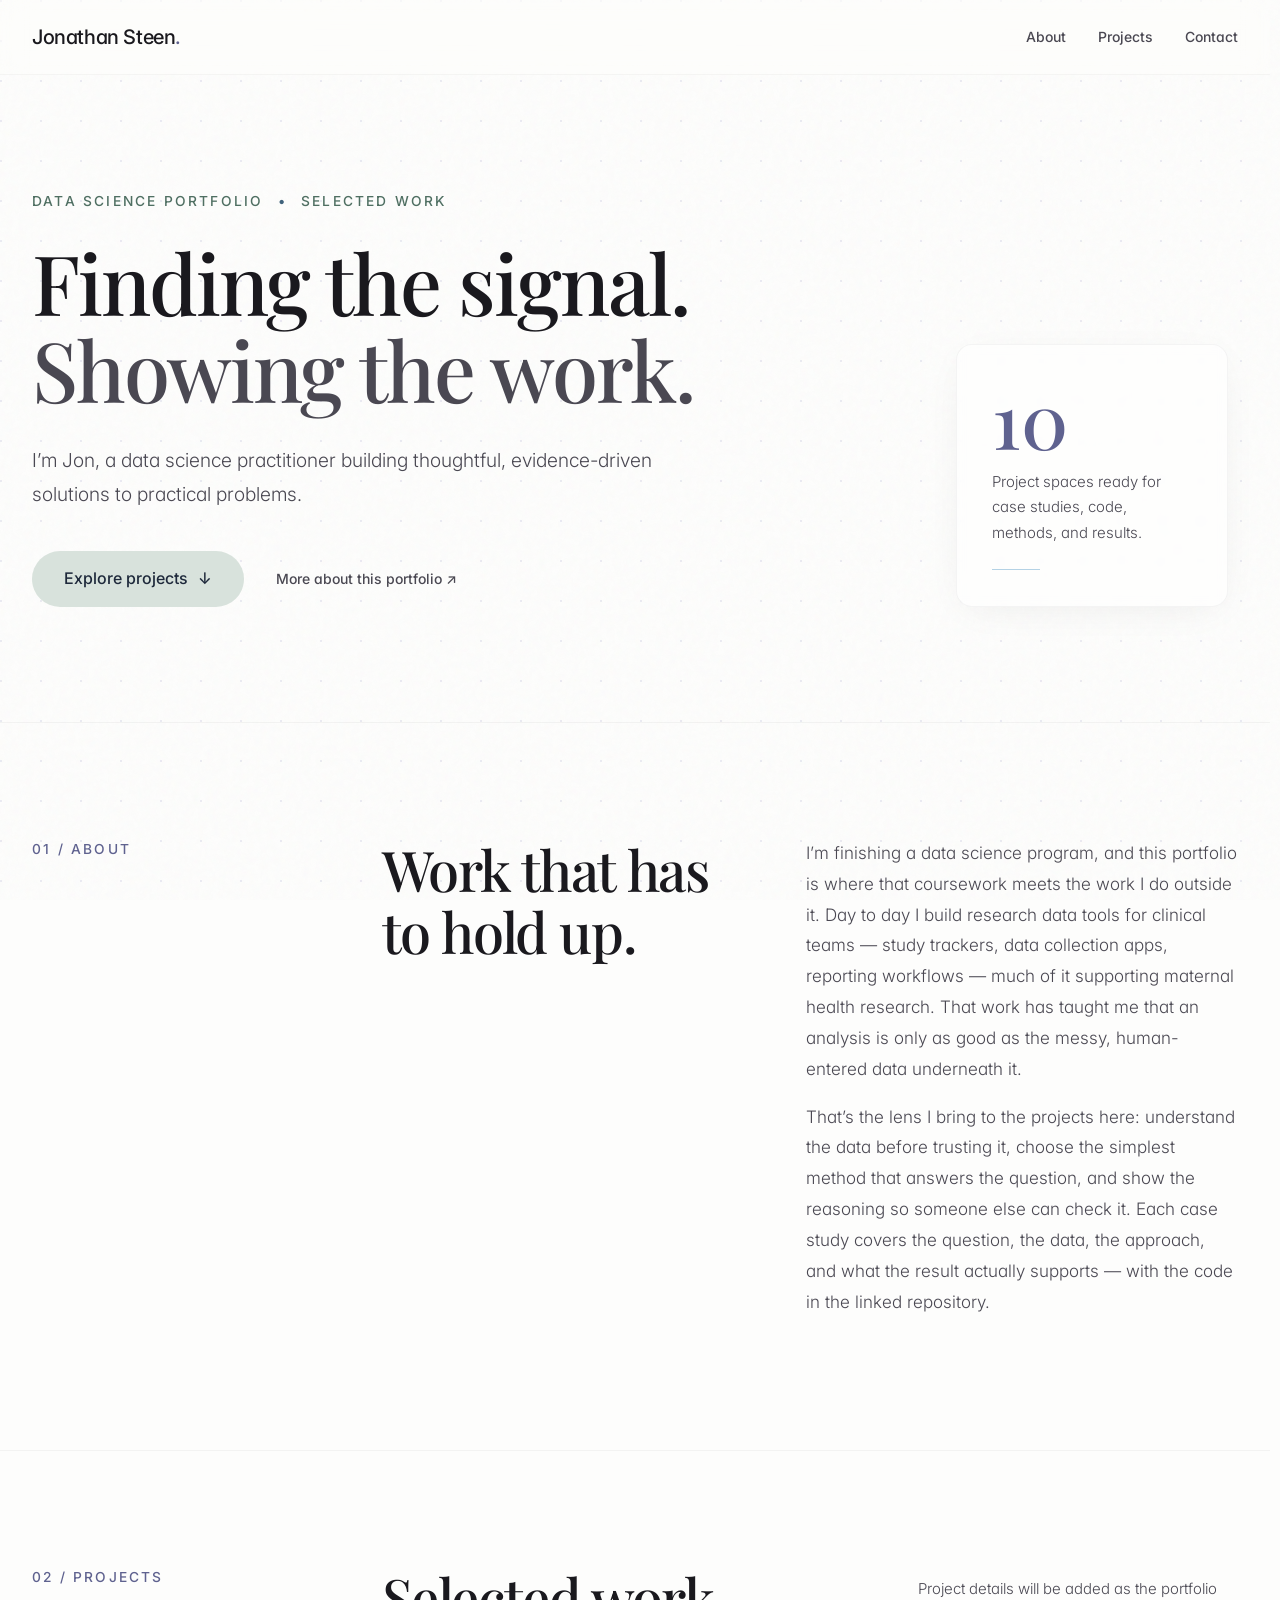
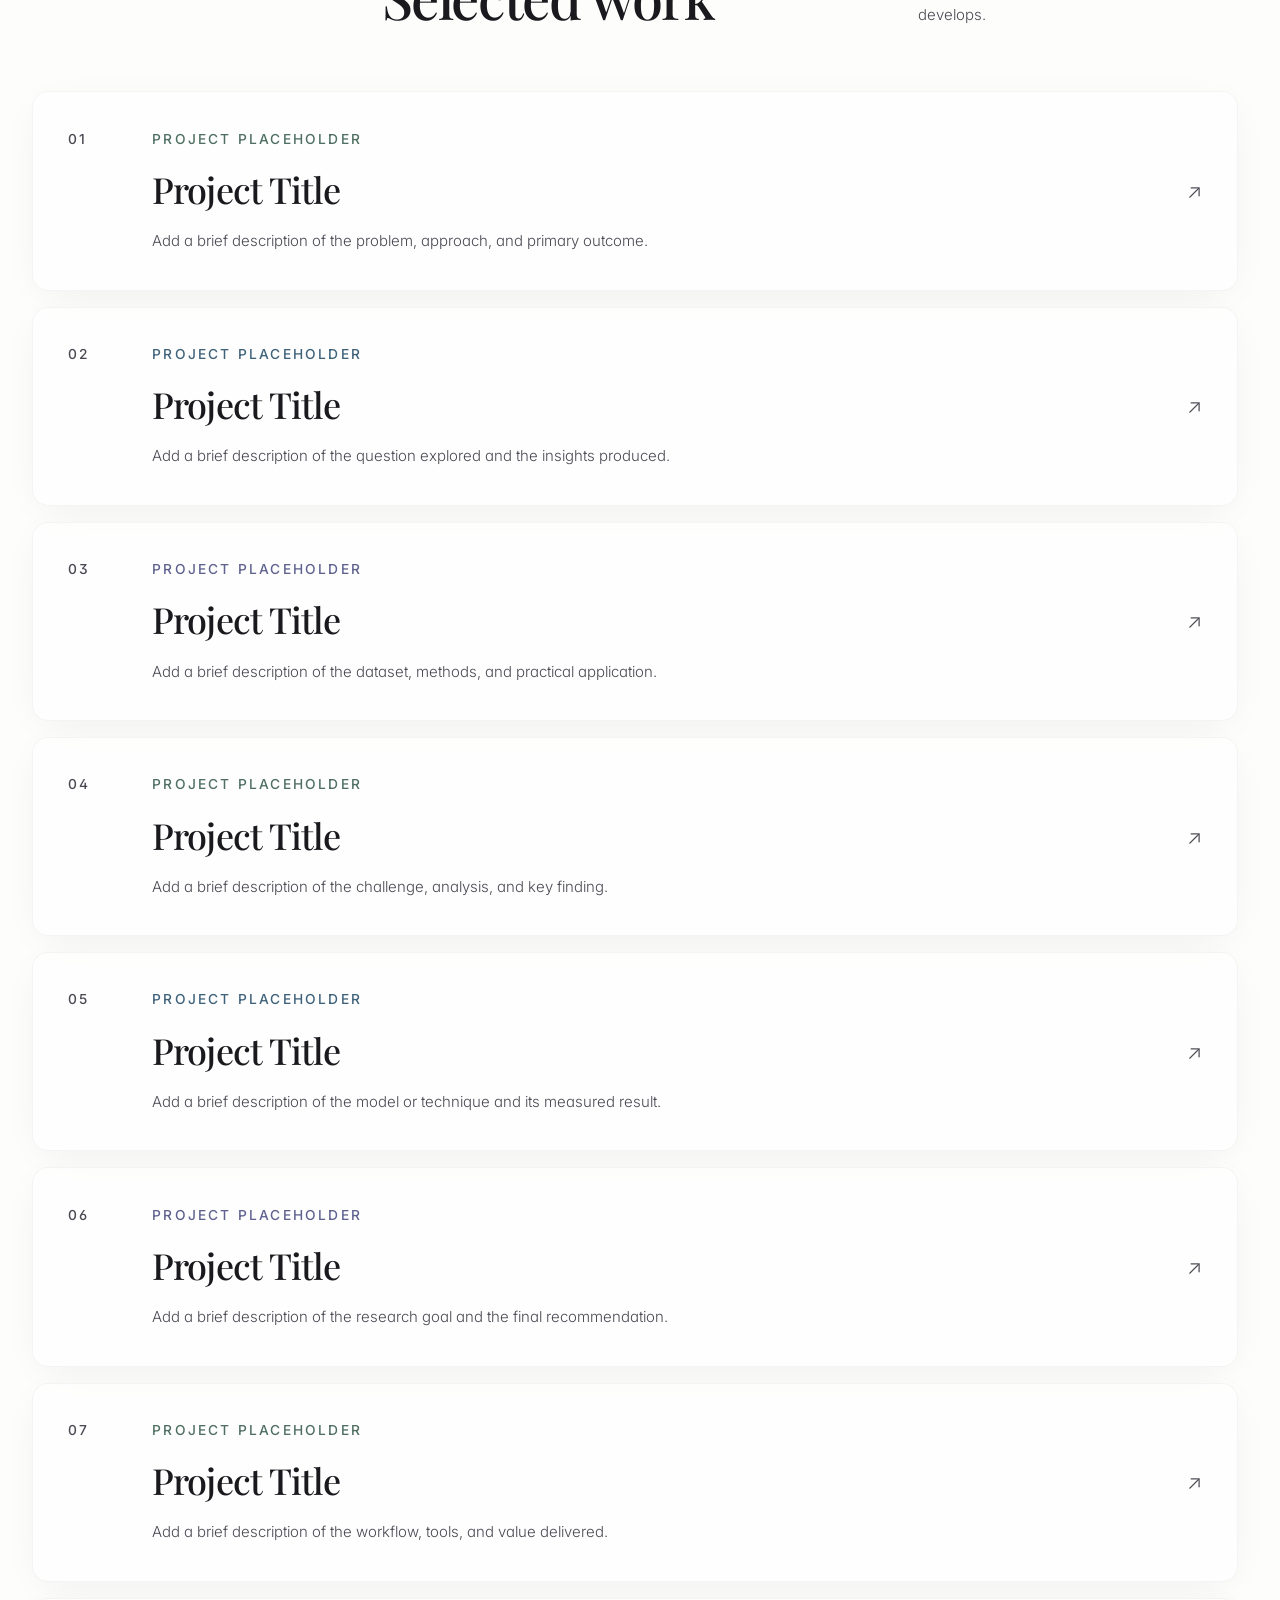
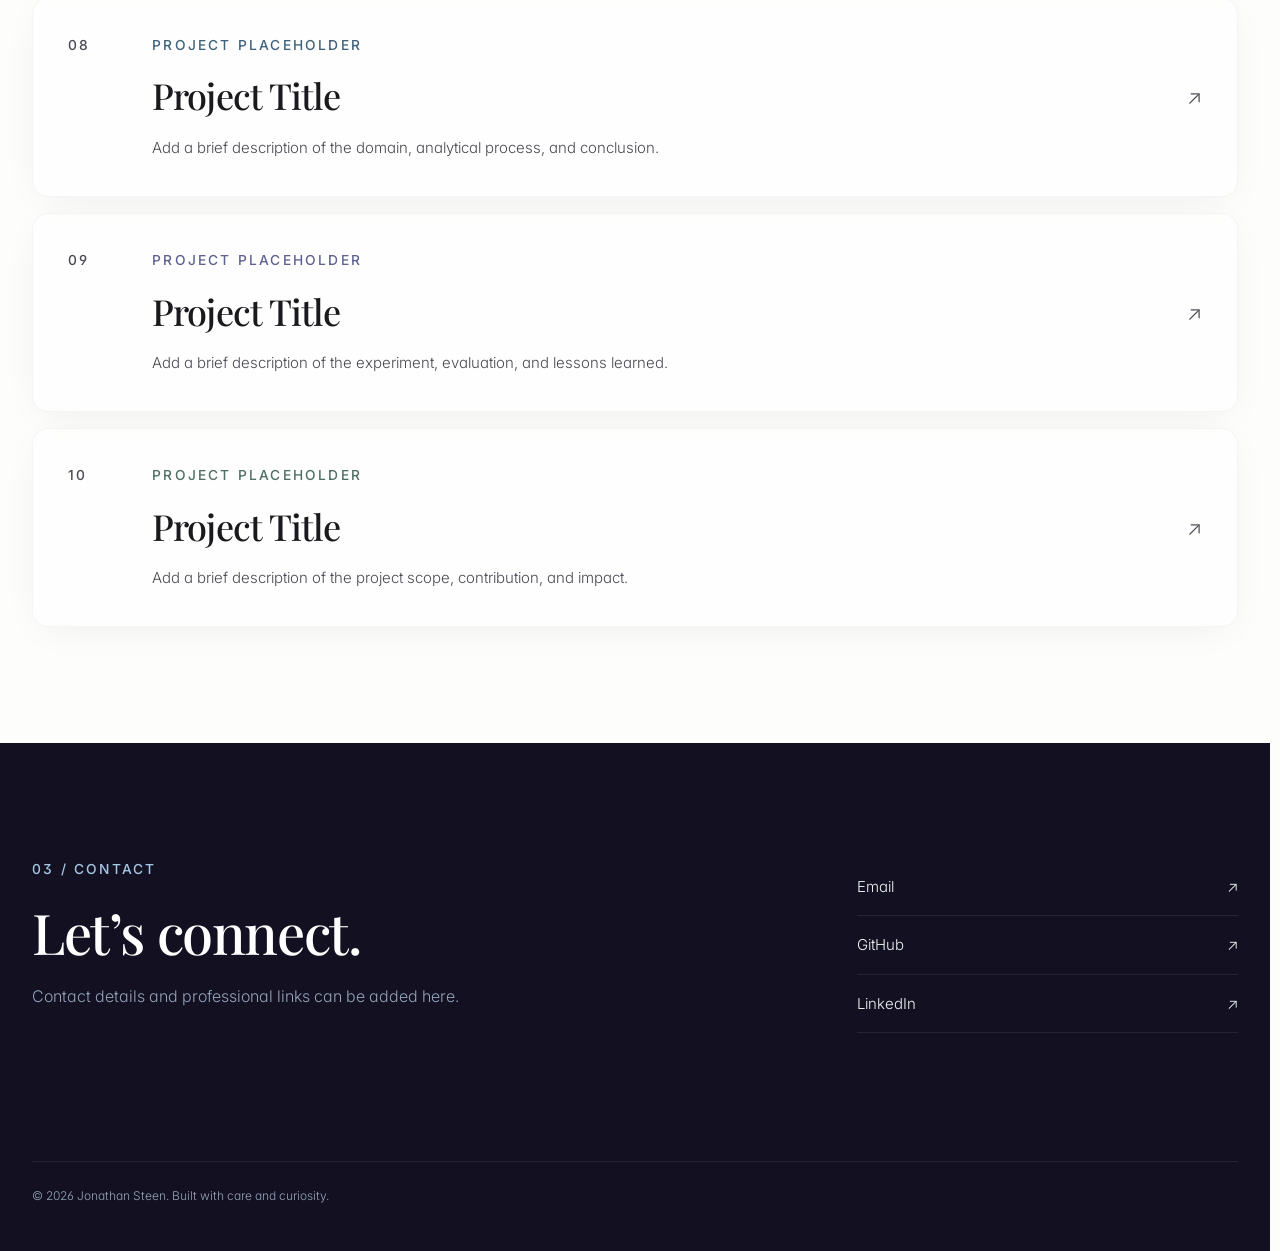
==== commit 248c0c7b: "Refresh homepage branding and About copy Update the homepage metadata and title to use Jonathan Stee" ====
--- a/index.html
+++ b/index.html
@@ -3,8 +3,8 @@
 <head>
   <meta charset="utf-8">
   <meta name="viewport" content="width=device-width, initial-scale=1">
-  <meta name="description" content="Jon's data science portfolio, featuring selected projects and applied work.">
-  <title>Jon | Data Science Portfolio</title>
+  <meta name="description" content="Data science portfolio of Jonathan Steen — selected projects in analysis, modeling, and applied research data work, with methods and code for each.">
+  <title>Jonathan Steen | Data Science Portfolio</title>
   <script>
     // Theme detection - runs immediately before page renders
     (function () {
@@ -57,10 +57,10 @@
     <section class="about section" id="about" aria-labelledby="about-title">
       <div class="section-label">01 / About</div>
       <div class="about-content reveal">
-        <h2 id="about-title">Work made clear.</h2>
+        <h2 id="about-title">Work that has to hold up.</h2>
         <div class="about-copy">
-          <p>This portfolio is a curated home for projects that demonstrate analytical thinking, technical skill, and clear communication.</p>
-          <p>Each future case study will provide the context, approach, tools, and outcomes needed to understand the work. Project repositories will contain the supporting code and documentation.</p>
+          <p>I’m finishing a data science program, and this portfolio is where that coursework meets the work I do outside it. Day to day I build research data tools for clinical teams — study trackers, data collection apps, reporting workflows — much of it supporting maternal health research. That work has taught me that an analysis is only as good as the messy, human-entered data underneath it.</p>
+          <p>That’s the lens I bring to the projects here: understand the data before trusting it, choose the simplest method that answers the question, and show the reasoning so someone else can check it. Each case study covers the question, the data, the approach, and what the result actually supports — with the code in the linked repository.</p>
         </div>
       </div>
     </section>
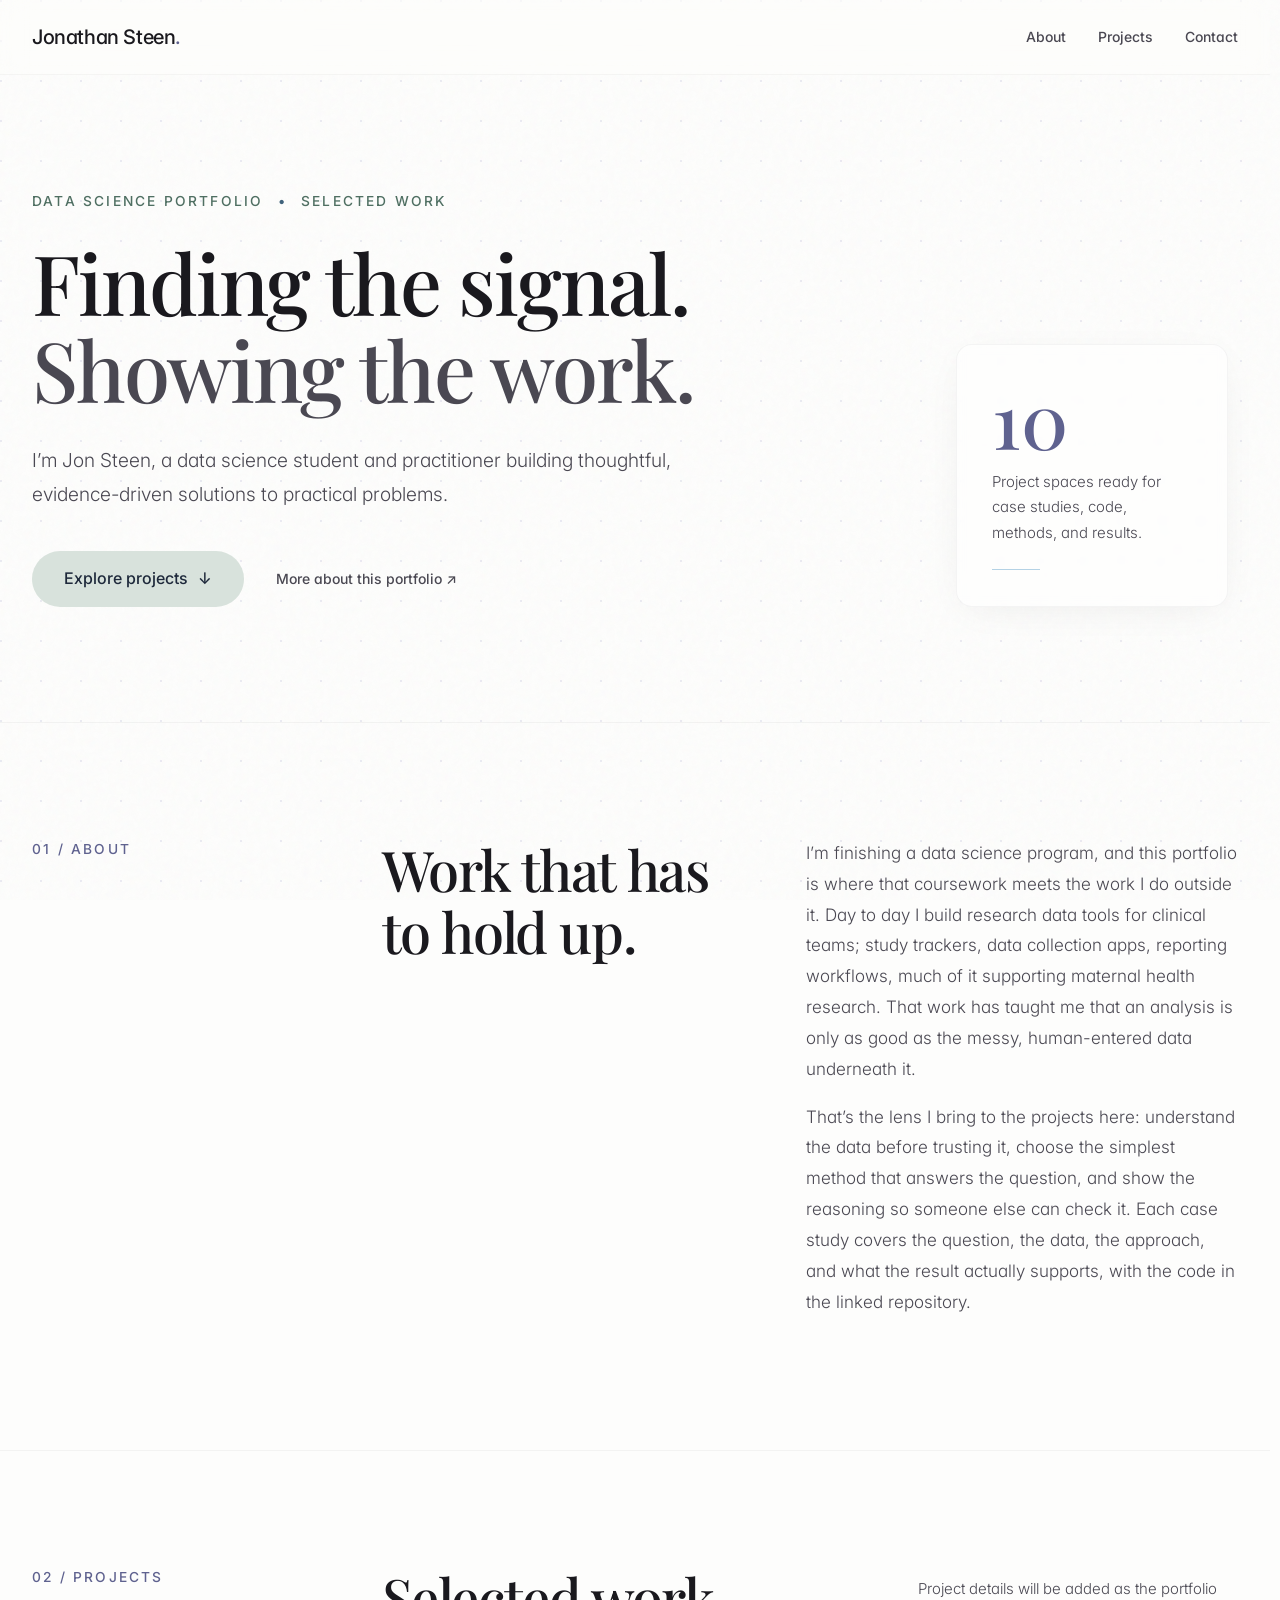
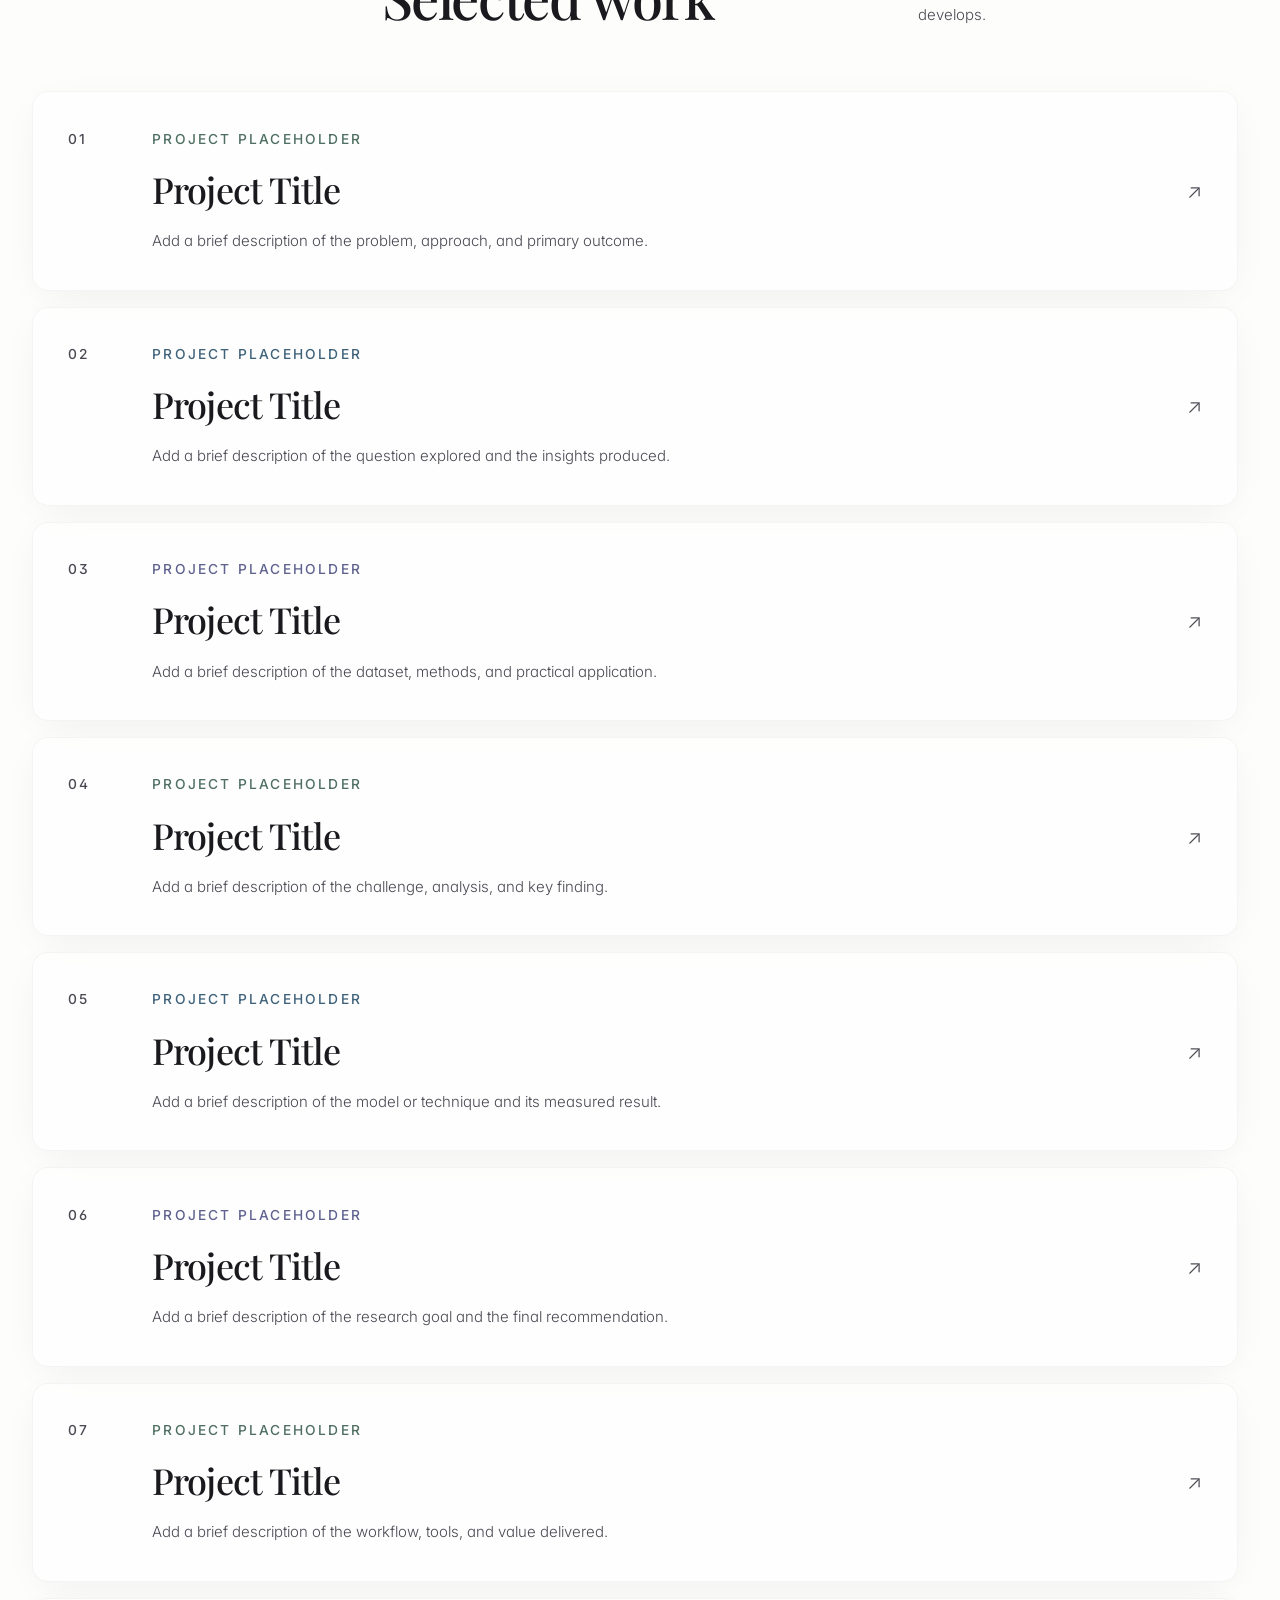
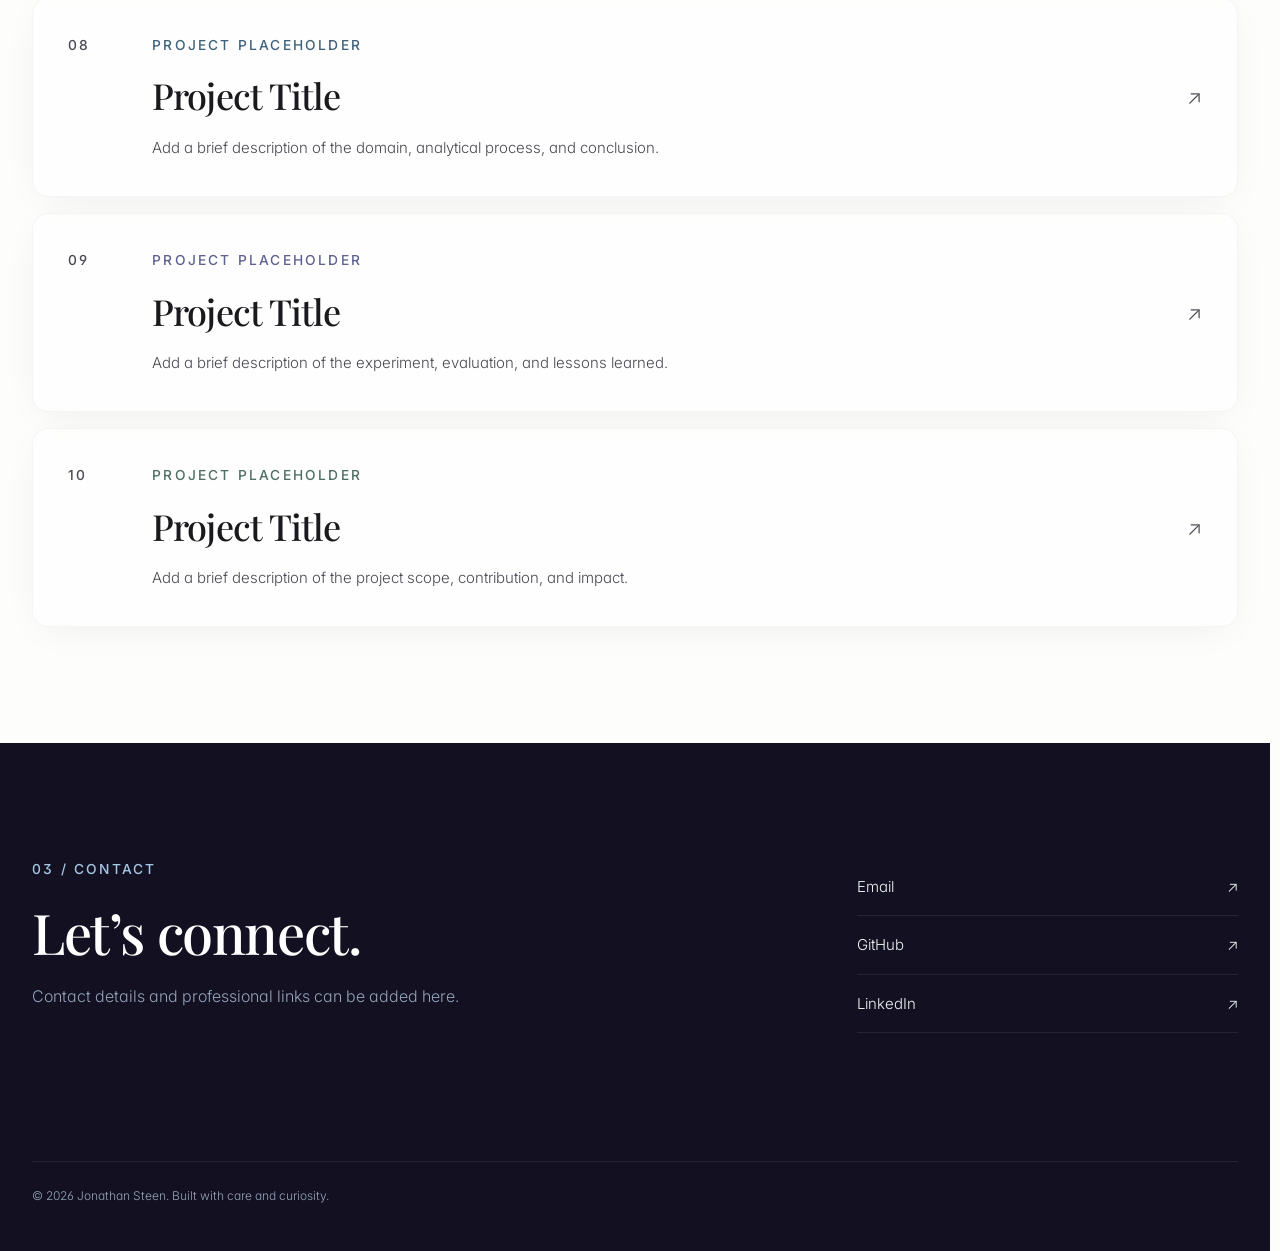
==== commit 092ba2c7: "Refine hero and about copy in index page Updates homepage messaging in `index.html` to better reflec" ====
--- a/index.html
+++ b/index.html
@@ -41,7 +41,7 @@
       <div class="hero-copy reveal">
         <p class="eyebrow">Data Science Portfolio <span>•</span> Selected Work</p>
         <h1 id="hero-title">Finding the signal.<br><em>Showing the work.</em></h1>
-        <p class="hero-intro">I’m Jon, a data science practitioner building thoughtful, evidence-driven solutions to practical problems.</p>
+        <p class="hero-intro">I’m Jon Steen, a data science student and practitioner building thoughtful, evidence-driven solutions to practical problems.</p>
         <div class="hero-actions">
           <a class="button button-primary" href="#projects">Explore projects <span aria-hidden="true">↓</span></a>
           <a class="text-link" href="#about">More about this portfolio <span aria-hidden="true">↗</span></a>
@@ -59,8 +59,8 @@
       <div class="about-content reveal">
         <h2 id="about-title">Work that has to hold up.</h2>
         <div class="about-copy">
-          <p>I’m finishing a data science program, and this portfolio is where that coursework meets the work I do outside it. Day to day I build research data tools for clinical teams — study trackers, data collection apps, reporting workflows — much of it supporting maternal health research. That work has taught me that an analysis is only as good as the messy, human-entered data underneath it.</p>
-          <p>That’s the lens I bring to the projects here: understand the data before trusting it, choose the simplest method that answers the question, and show the reasoning so someone else can check it. Each case study covers the question, the data, the approach, and what the result actually supports — with the code in the linked repository.</p>
+          <p>I’m finishing a data science program, and this portfolio is where that coursework meets the work I do outside it. Day to day I build research data tools for clinical teams; study trackers, data collection apps, reporting workflows, much of it supporting maternal health research. That work has taught me that an analysis is only as good as the messy, human-entered data underneath it.</p>
+          <p>That’s the lens I bring to the projects here: understand the data before trusting it, choose the simplest method that answers the question, and show the reasoning so someone else can check it. Each case study covers the question, the data, the approach, and what the result actually supports, with the code in the linked repository.</p>
         </div>
       </div>
     </section>
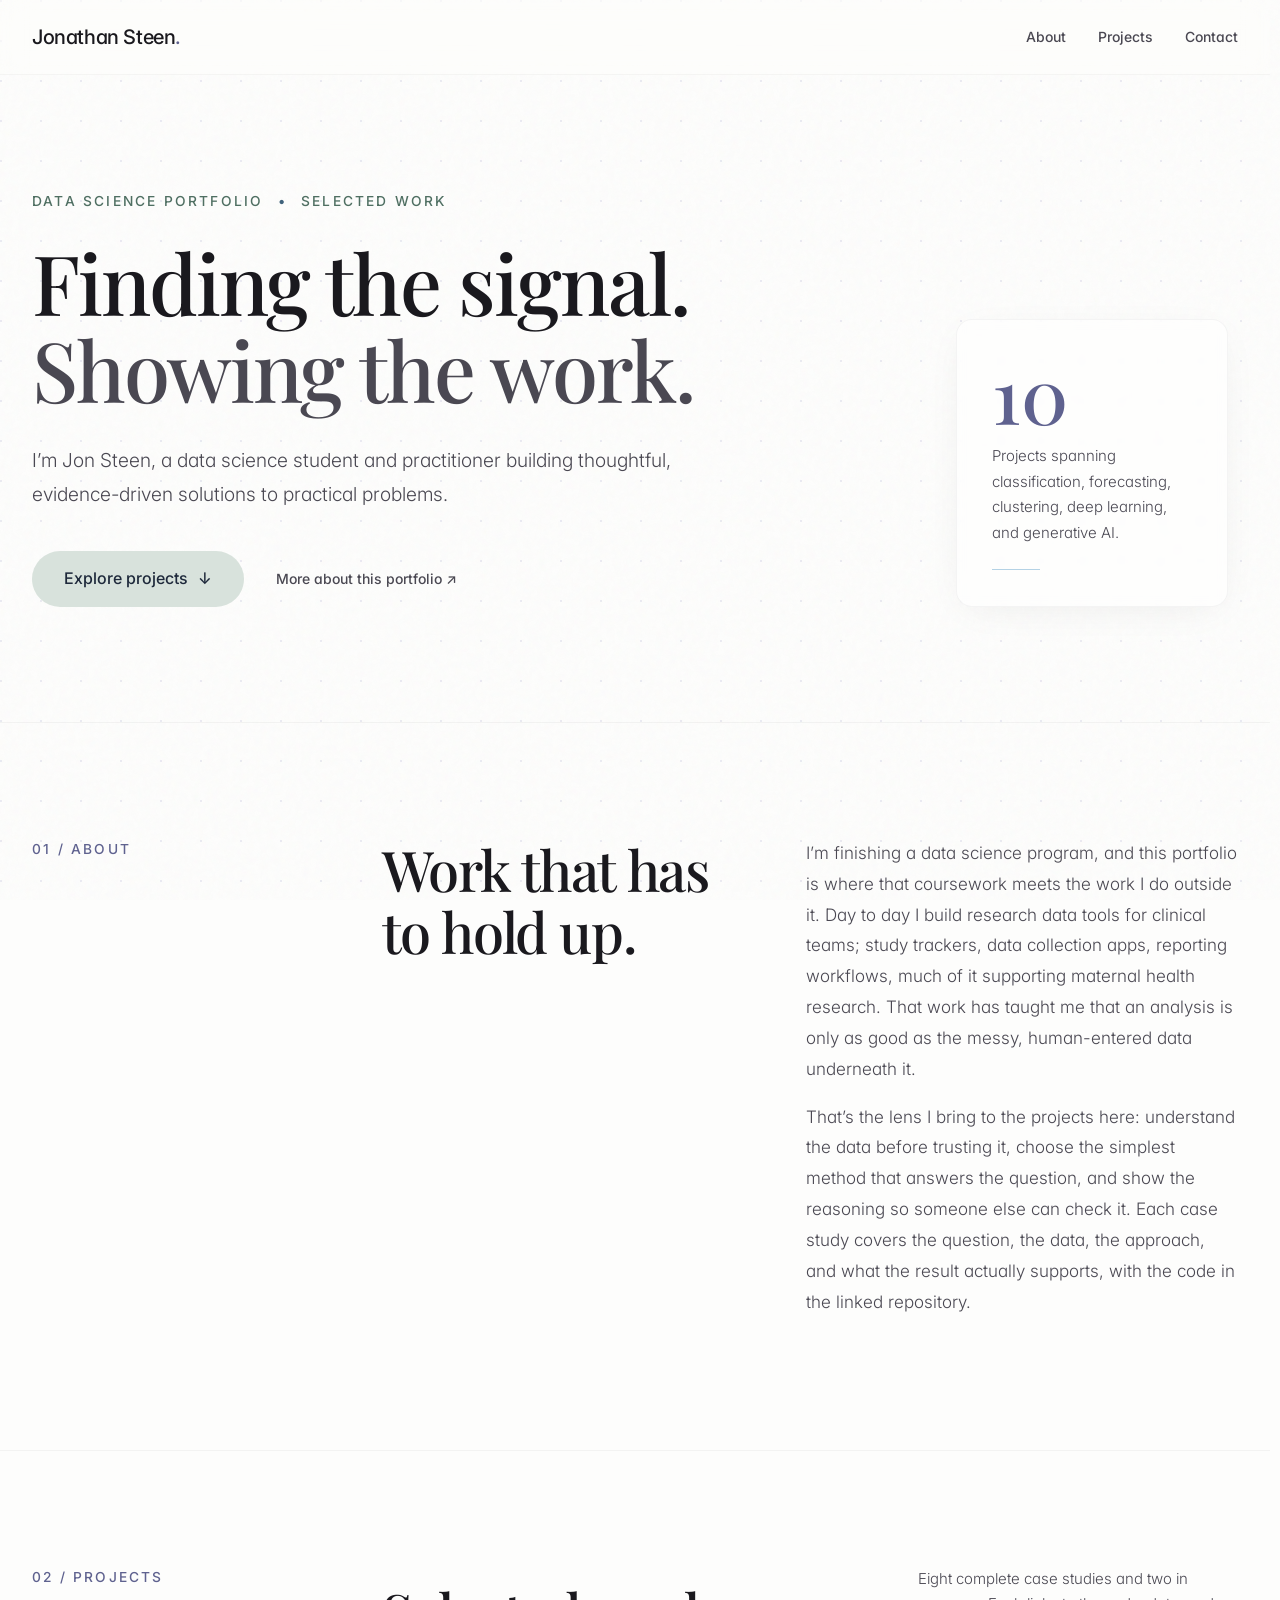
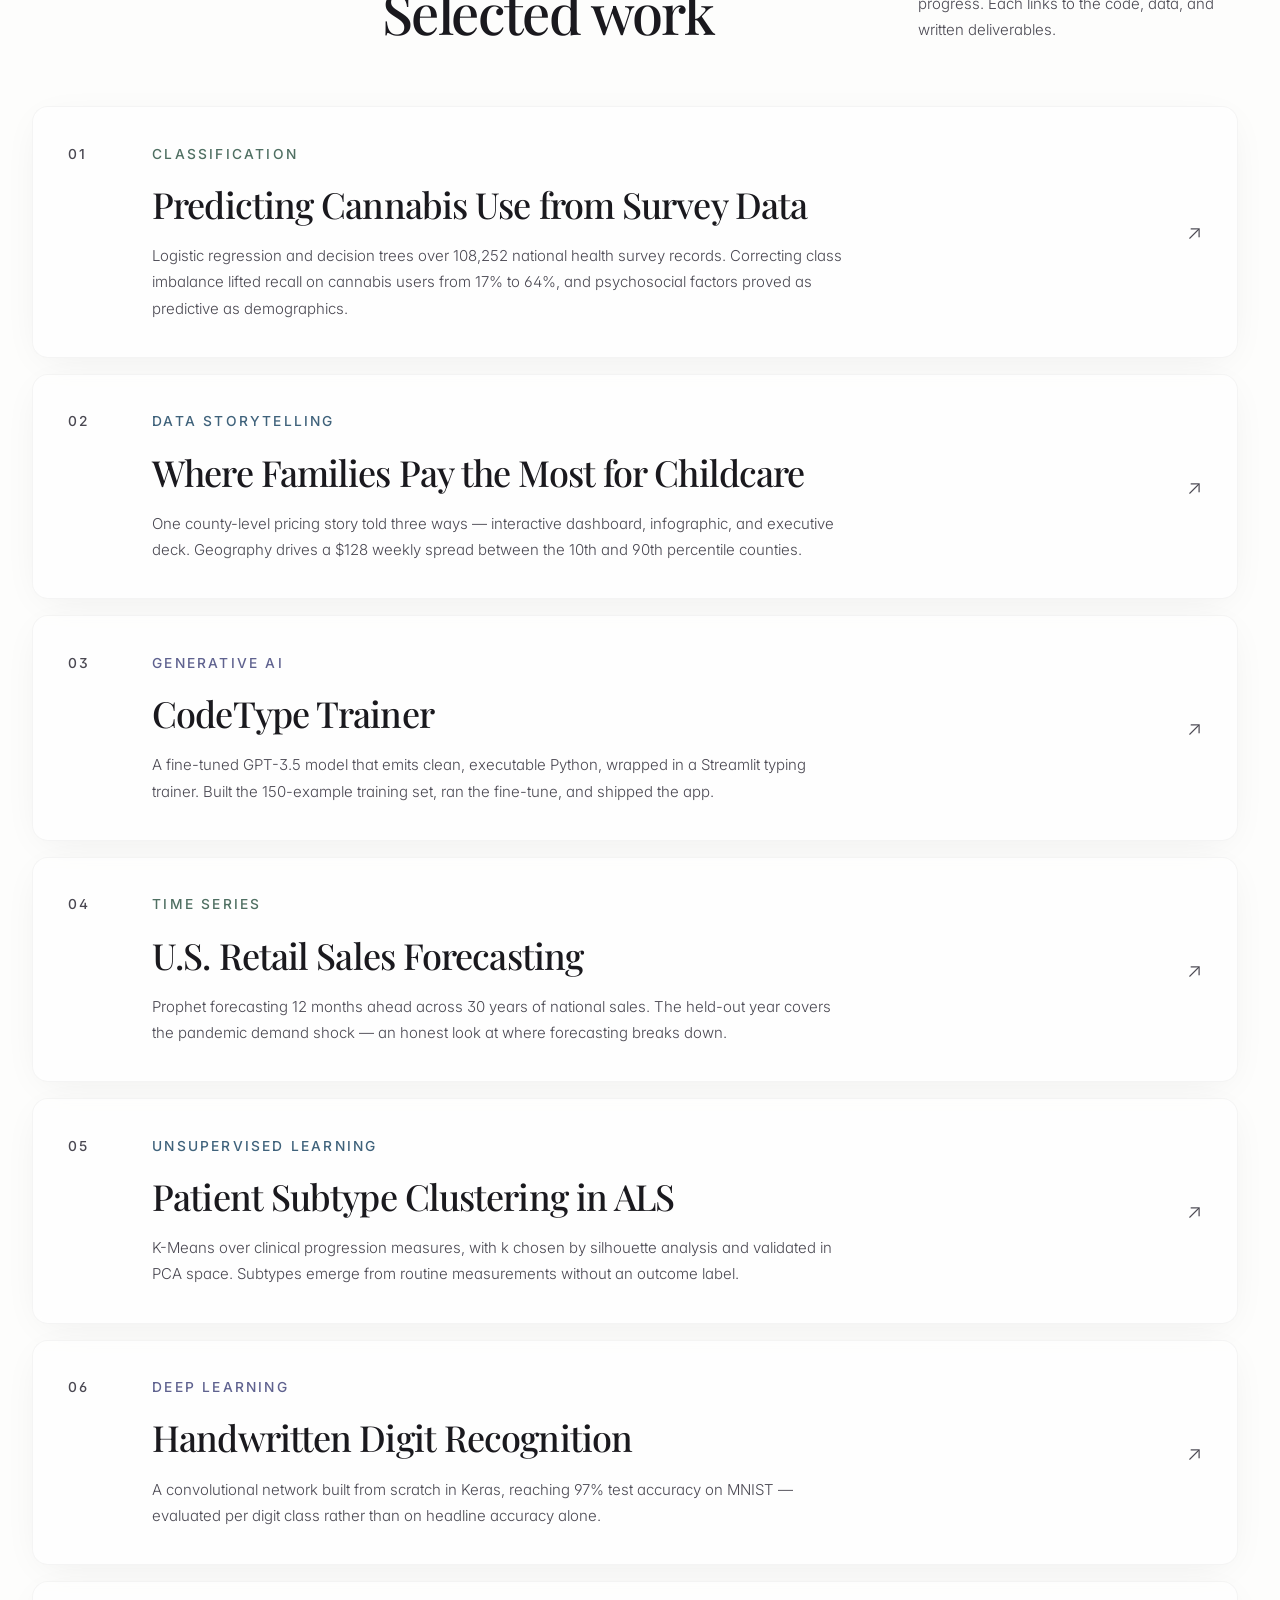
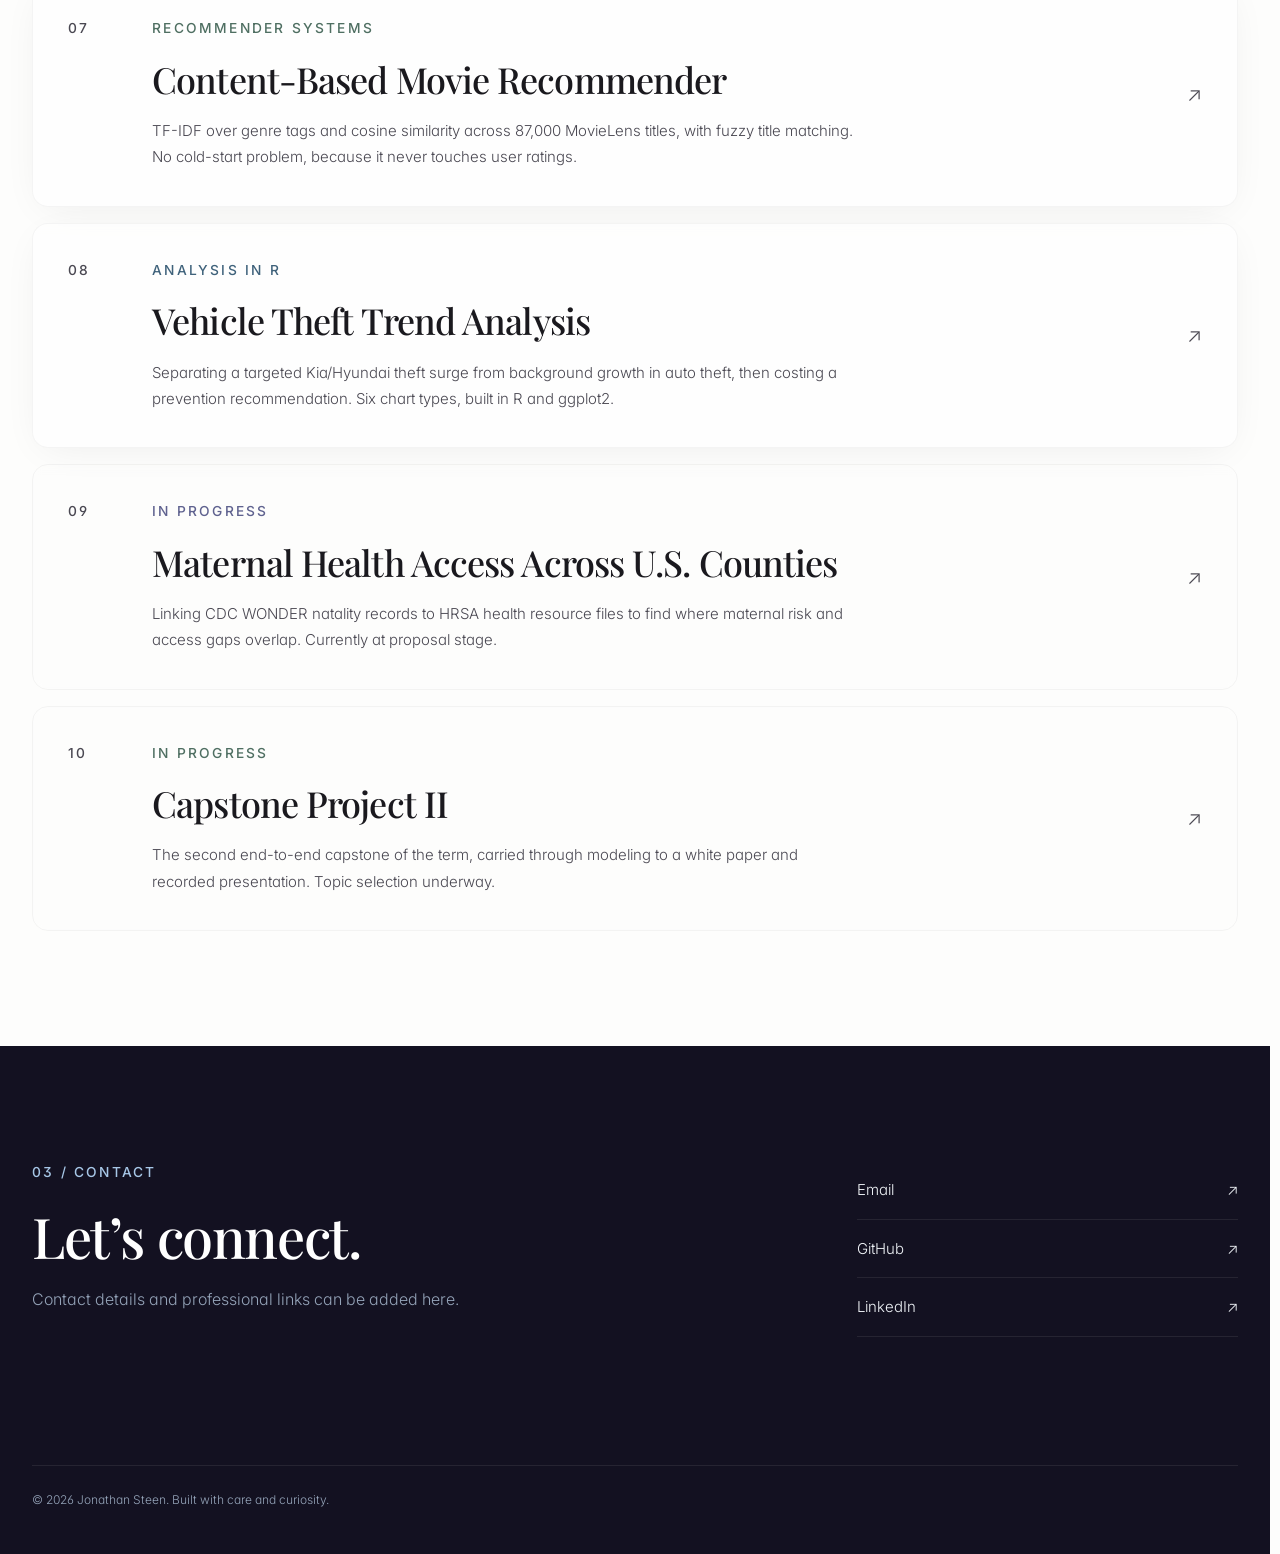
==== commit 10869796: "Add real project cards and clickable links Replaced placeholder project entries in `index.html` with" ====
--- a/index.html
+++ b/index.html
@@ -49,7 +49,7 @@
       </div>
       <aside class="hero-note reveal" aria-label="Portfolio summary">
         <div class="note-number">10</div>
-        <p>Project spaces ready for case studies, code, methods, and results.</p>
+        <p>Projects spanning classification, forecasting, clustering, deep learning, and generative AI.</p>
         <div class="note-mark" aria-hidden="true"></div>
       </aside>
     </section>
@@ -70,21 +70,101 @@
         <div class="section-label">02 / Projects</div>
         <div>
           <h2 id="projects-title">Selected work</h2>
-          <p>Project details will be added as the portfolio develops.</p>
+          <p>Eight complete case studies and two in progress. Each links to the code, data, and written deliverables.</p>
         </div>
       </div>
 
       <div class="project-grid">
-        <article class="project-card reveal"><span class="project-number">01</span><div><p class="project-type">Project placeholder</p><h3>Project Title</h3><p>Add a brief description of the problem, approach, and primary outcome.</p></div><span class="project-arrow" aria-hidden="true">↗</span></article>
-        <article class="project-card reveal"><span class="project-number">02</span><div><p class="project-type">Project placeholder</p><h3>Project Title</h3><p>Add a brief description of the question explored and the insights produced.</p></div><span class="project-arrow" aria-hidden="true">↗</span></article>
-        <article class="project-card reveal"><span class="project-number">03</span><div><p class="project-type">Project placeholder</p><h3>Project Title</h3><p>Add a brief description of the dataset, methods, and practical application.</p></div><span class="project-arrow" aria-hidden="true">↗</span></article>
-        <article class="project-card reveal"><span class="project-number">04</span><div><p class="project-type">Project placeholder</p><h3>Project Title</h3><p>Add a brief description of the challenge, analysis, and key finding.</p></div><span class="project-arrow" aria-hidden="true">↗</span></article>
-        <article class="project-card reveal"><span class="project-number">05</span><div><p class="project-type">Project placeholder</p><h3>Project Title</h3><p>Add a brief description of the model or technique and its measured result.</p></div><span class="project-arrow" aria-hidden="true">↗</span></article>
-        <article class="project-card reveal"><span class="project-number">06</span><div><p class="project-type">Project placeholder</p><h3>Project Title</h3><p>Add a brief description of the research goal and the final recommendation.</p></div><span class="project-arrow" aria-hidden="true">↗</span></article>
-        <article class="project-card reveal"><span class="project-number">07</span><div><p class="project-type">Project placeholder</p><h3>Project Title</h3><p>Add a brief description of the workflow, tools, and value delivered.</p></div><span class="project-arrow" aria-hidden="true">↗</span></article>
-        <article class="project-card reveal"><span class="project-number">08</span><div><p class="project-type">Project placeholder</p><h3>Project Title</h3><p>Add a brief description of the domain, analytical process, and conclusion.</p></div><span class="project-arrow" aria-hidden="true">↗</span></article>
-        <article class="project-card reveal"><span class="project-number">09</span><div><p class="project-type">Project placeholder</p><h3>Project Title</h3><p>Add a brief description of the experiment, evaluation, and lessons learned.</p></div><span class="project-arrow" aria-hidden="true">↗</span></article>
-        <article class="project-card reveal"><span class="project-number">10</span><div><p class="project-type">Project placeholder</p><h3>Project Title</h3><p>Add a brief description of the project scope, contribution, and impact.</p></div><span class="project-arrow" aria-hidden="true">↗</span></article>
+        <article class="project-card reveal">
+          <span class="project-number">01</span>
+          <div>
+            <p class="project-type">Classification</p>
+            <h3><a href="01-cannabis-use-prediction/">Predicting Cannabis Use from Survey Data</a></h3>
+            <p>Logistic regression and decision trees over 108,252 national health survey records. Correcting class imbalance lifted recall on cannabis users from 17% to 64%, and psychosocial factors proved as predictive as demographics.</p>
+          </div>
+          <span class="project-arrow" aria-hidden="true">↗</span>
+        </article>
+        <article class="project-card reveal">
+          <span class="project-number">02</span>
+          <div>
+            <p class="project-type">Data storytelling</p>
+            <h3><a href="02-childcare-cost-analysis/">Where Families Pay the Most for Childcare</a></h3>
+            <p>One county-level pricing story told three ways — interactive dashboard, infographic, and executive deck. Geography drives a $128 weekly spread between the 10th and 90th percentile counties.</p>
+          </div>
+          <span class="project-arrow" aria-hidden="true">↗</span>
+        </article>
+        <article class="project-card reveal">
+          <span class="project-number">03</span>
+          <div>
+            <p class="project-type">Generative AI</p>
+            <h3><a href="03-codetype-trainer-llm-app/">CodeType Trainer</a></h3>
+            <p>A fine-tuned GPT-3.5 model that emits clean, executable Python, wrapped in a Streamlit typing trainer. Built the 150-example training set, ran the fine-tune, and shipped the app.</p>
+          </div>
+          <span class="project-arrow" aria-hidden="true">↗</span>
+        </article>
+        <article class="project-card reveal">
+          <span class="project-number">04</span>
+          <div>
+            <p class="project-type">Time series</p>
+            <h3><a href="04-retail-sales-forecasting/">U.S. Retail Sales Forecasting</a></h3>
+            <p>Prophet forecasting 12 months ahead across 30 years of national sales. The held-out year covers the pandemic demand shock — an honest look at where forecasting breaks down.</p>
+          </div>
+          <span class="project-arrow" aria-hidden="true">↗</span>
+        </article>
+        <article class="project-card reveal">
+          <span class="project-number">05</span>
+          <div>
+            <p class="project-type">Unsupervised learning</p>
+            <h3><a href="05-patient-subtype-clustering/">Patient Subtype Clustering in ALS</a></h3>
+            <p>K-Means over clinical progression measures, with k chosen by silhouette analysis and validated in PCA space. Subtypes emerge from routine measurements without an outcome label.</p>
+          </div>
+          <span class="project-arrow" aria-hidden="true">↗</span>
+        </article>
+        <article class="project-card reveal">
+          <span class="project-number">06</span>
+          <div>
+            <p class="project-type">Deep learning</p>
+            <h3><a href="06-handwritten-digit-cnn/">Handwritten Digit Recognition</a></h3>
+            <p>A convolutional network built from scratch in Keras, reaching 97% test accuracy on MNIST — evaluated per digit class rather than on headline accuracy alone.</p>
+          </div>
+          <span class="project-arrow" aria-hidden="true">↗</span>
+        </article>
+        <article class="project-card reveal">
+          <span class="project-number">07</span>
+          <div>
+            <p class="project-type">Recommender systems</p>
+            <h3><a href="07-movie-recommender/">Content-Based Movie Recommender</a></h3>
+            <p>TF-IDF over genre tags and cosine similarity across 87,000 MovieLens titles, with fuzzy title matching. No cold-start problem, because it never touches user ratings.</p>
+          </div>
+          <span class="project-arrow" aria-hidden="true">↗</span>
+        </article>
+        <article class="project-card reveal">
+          <span class="project-number">08</span>
+          <div>
+            <p class="project-type">Analysis in R</p>
+            <h3><a href="08-vehicle-theft-trend-analysis/">Vehicle Theft Trend Analysis</a></h3>
+            <p>Separating a targeted Kia/Hyundai theft surge from background growth in auto theft, then costing a prevention recommendation. Six chart types, built in R and ggplot2.</p>
+          </div>
+          <span class="project-arrow" aria-hidden="true">↗</span>
+        </article>
+        <article class="project-card reveal project-card--wip">
+          <span class="project-number">09</span>
+          <div>
+            <p class="project-type">In progress</p>
+            <h3><a href="09-maternal-health-access/">Maternal Health Access Across U.S. Counties</a></h3>
+            <p>Linking CDC WONDER natality records to HRSA health resource files to find where maternal risk and access gaps overlap. Currently at proposal stage.</p>
+          </div>
+          <span class="project-arrow" aria-hidden="true">↗</span>
+        </article>
+        <article class="project-card reveal project-card--wip">
+          <span class="project-number">10</span>
+          <div>
+            <p class="project-type">In progress</p>
+            <h3><a href="10-capstone-project-two/">Capstone Project II</a></h3>
+            <p>The second end-to-end capstone of the term, carried through modeling to a white paper and recorded presentation. Topic selection underway.</p>
+          </div>
+          <span class="project-arrow" aria-hidden="true">↗</span>
+        </article>
       </div>
     </section>
   </main>
--- a/styles.css
+++ b/styles.css
@@ -393,6 +393,34 @@
   transition: color .3s ease;
 }
 
+.project-card h3 a {
+  color: inherit;
+  text-decoration: none;
+}
+/* Stretch the title link over the whole card so the entire row is clickable,
+   while screen readers and keyboard users still get one real link. */
+.project-card h3 a::after {
+  content: "";
+  position: absolute;
+  inset: 0;
+  border-radius: inherit;
+}
+.project-card h3 a:focus-visible { outline: none; }
+.project-card h3 a:focus-visible::after {
+  outline: 2px solid var(--focus-ring);
+  outline-offset: 2px;
+}
+
+/* Projects still underway read as outlines rather than filled cards. */
+.project-card--wip {
+  background: transparent;
+  box-shadow: none;
+}
+.project-card--wip:hover {
+  background: var(--surface);
+  box-shadow: var(--card-shadow);
+}
+
 .project-card div > p:last-child {
   max-width: 44rem;
   margin: .5rem 0 0;
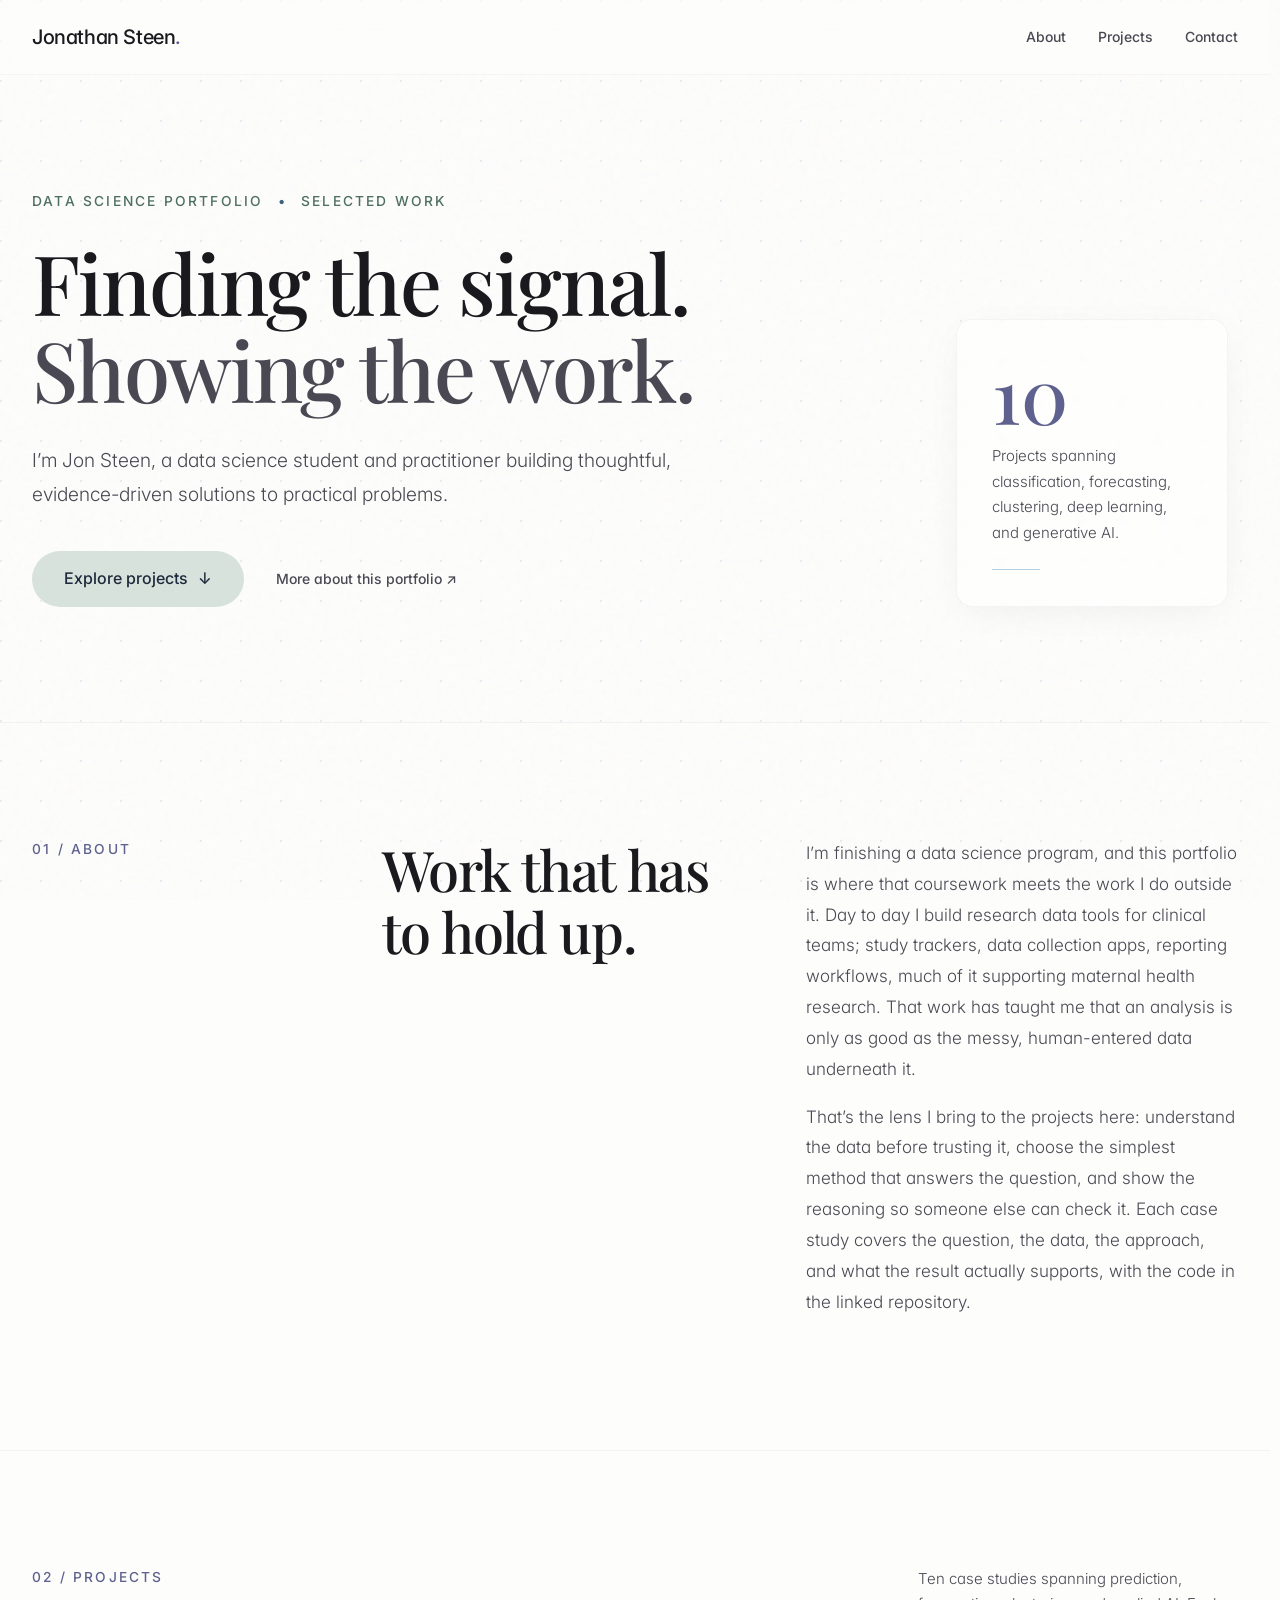
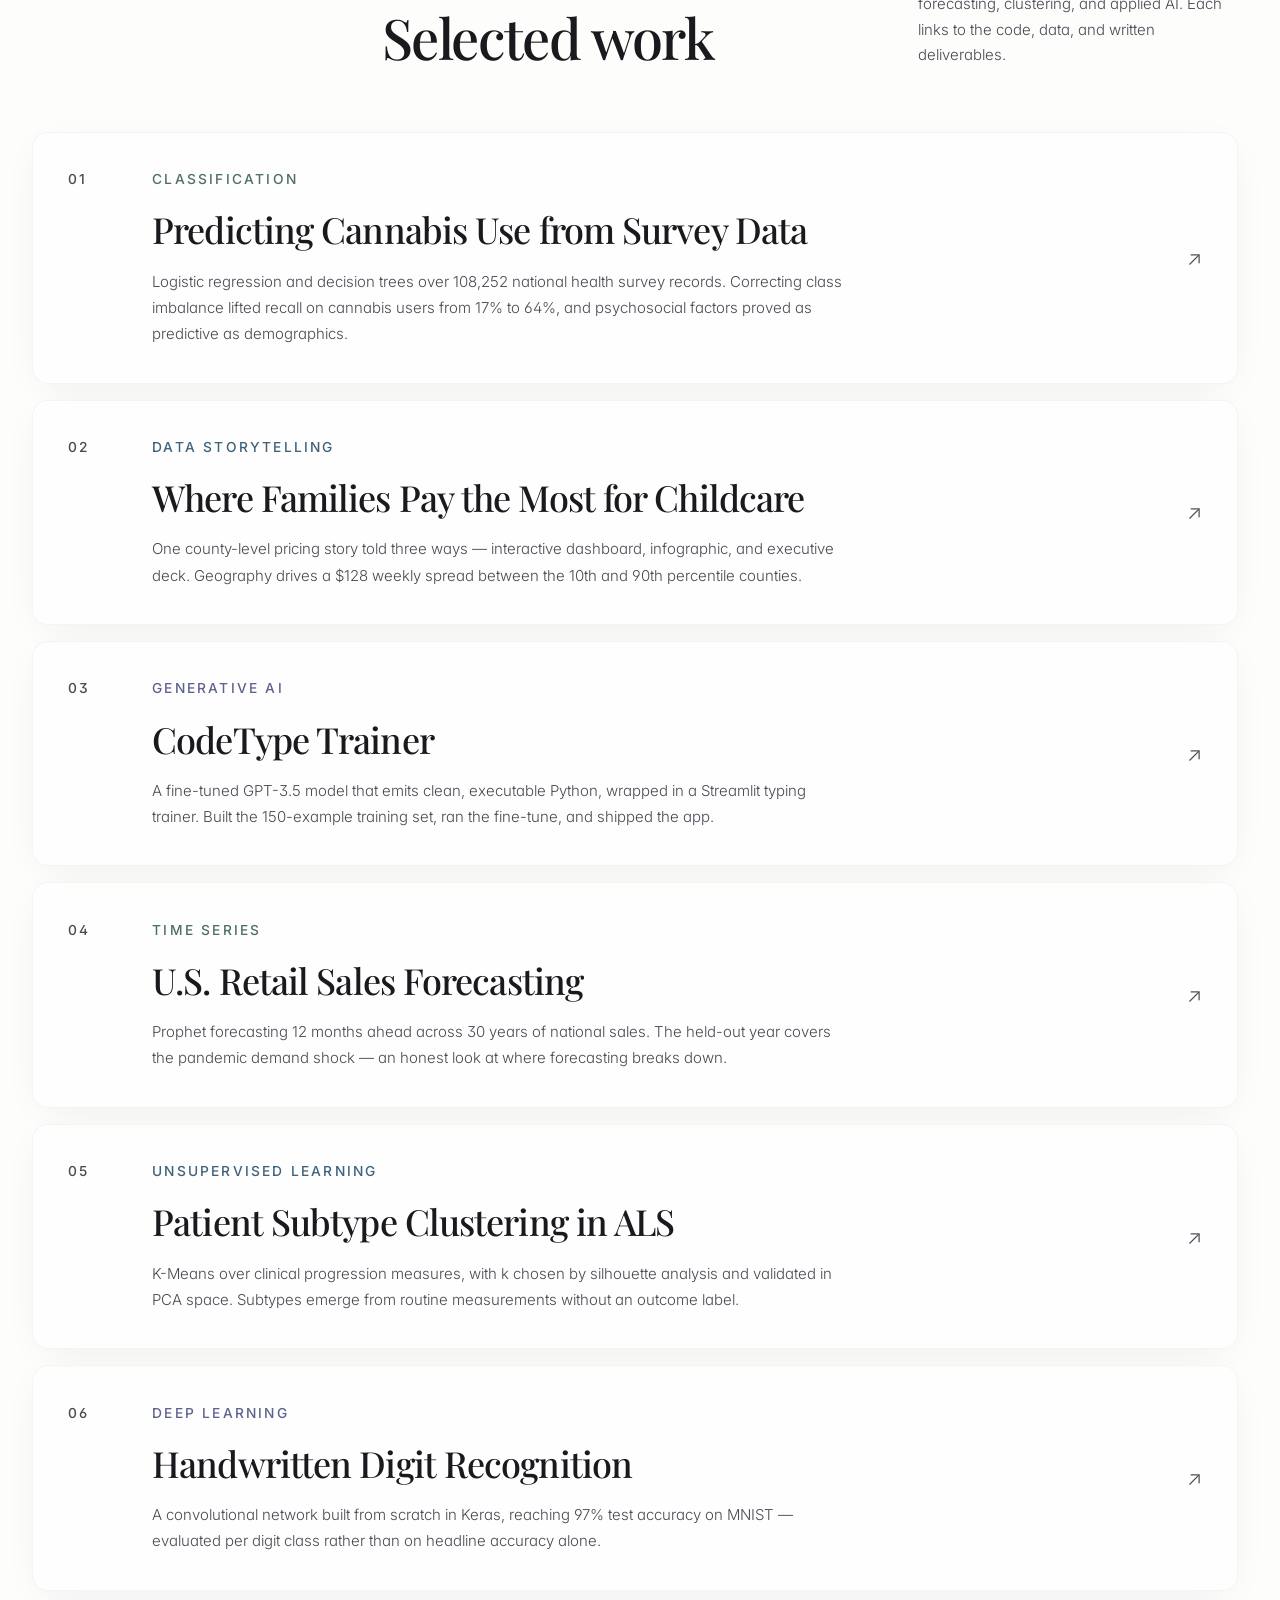
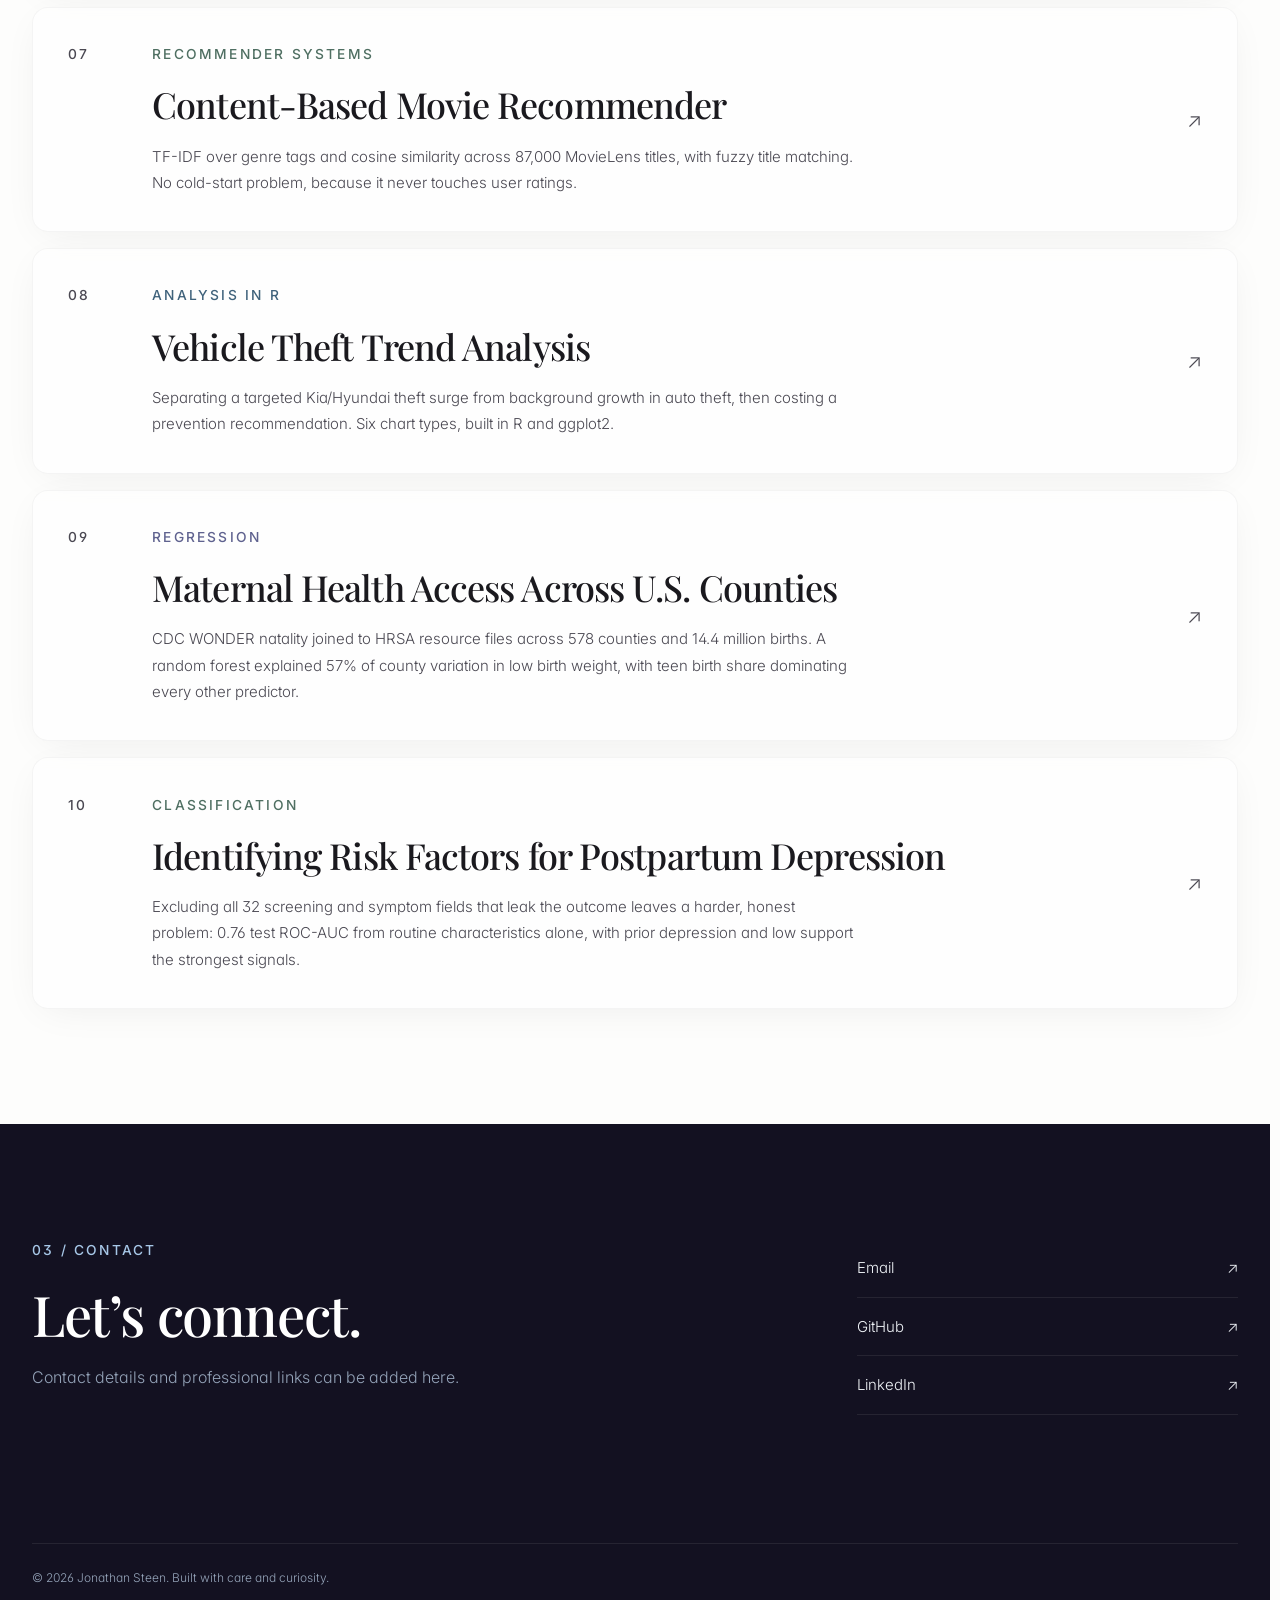
==== commit 9b3e93c7: "Complete projects 09 and 10, update README Mark projects 09 (Maternal Health Access) and 10 (Postpar" ====
--- a/index.html
+++ b/index.html
@@ -70,7 +70,7 @@
         <div class="section-label">02 / Projects</div>
         <div>
           <h2 id="projects-title">Selected work</h2>
-          <p>Eight complete case studies and two in progress. Each links to the code, data, and written deliverables.</p>
+          <p>Ten case studies spanning prediction, forecasting, clustering, and applied AI. Each links to the code, data, and written deliverables.</p>
         </div>
       </div>
 
@@ -147,21 +147,21 @@
           </div>
           <span class="project-arrow" aria-hidden="true">↗</span>
         </article>
-        <article class="project-card reveal project-card--wip">
+        <article class="project-card reveal">
           <span class="project-number">09</span>
           <div>
-            <p class="project-type">In progress</p>
+            <p class="project-type">Regression</p>
             <h3><a href="09-maternal-health-access/">Maternal Health Access Across U.S. Counties</a></h3>
-            <p>Linking CDC WONDER natality records to HRSA health resource files to find where maternal risk and access gaps overlap. Currently at proposal stage.</p>
+            <p>CDC WONDER natality joined to HRSA resource files across 578 counties and 14.4 million births. A random forest explained 57% of county variation in low birth weight, with teen birth share dominating every other predictor.</p>
           </div>
           <span class="project-arrow" aria-hidden="true">↗</span>
         </article>
-        <article class="project-card reveal project-card--wip">
+        <article class="project-card reveal">
           <span class="project-number">10</span>
           <div>
-            <p class="project-type">In progress</p>
-            <h3><a href="10-capstone-project-two/">Capstone Project II</a></h3>
-            <p>The second end-to-end capstone of the term, carried through modeling to a white paper and recorded presentation. Topic selection underway.</p>
+            <p class="project-type">Classification</p>
+            <h3><a href="10-postpartum-depression-risk-factors/">Identifying Risk Factors for Postpartum Depression</a></h3>
+            <p>Excluding all 32 screening and symptom fields that leak the outcome leaves a harder, honest problem: 0.76 test ROC-AUC from routine characteristics alone, with prior depression and low support the strongest signals.</p>
           </div>
           <span class="project-arrow" aria-hidden="true">↗</span>
         </article>
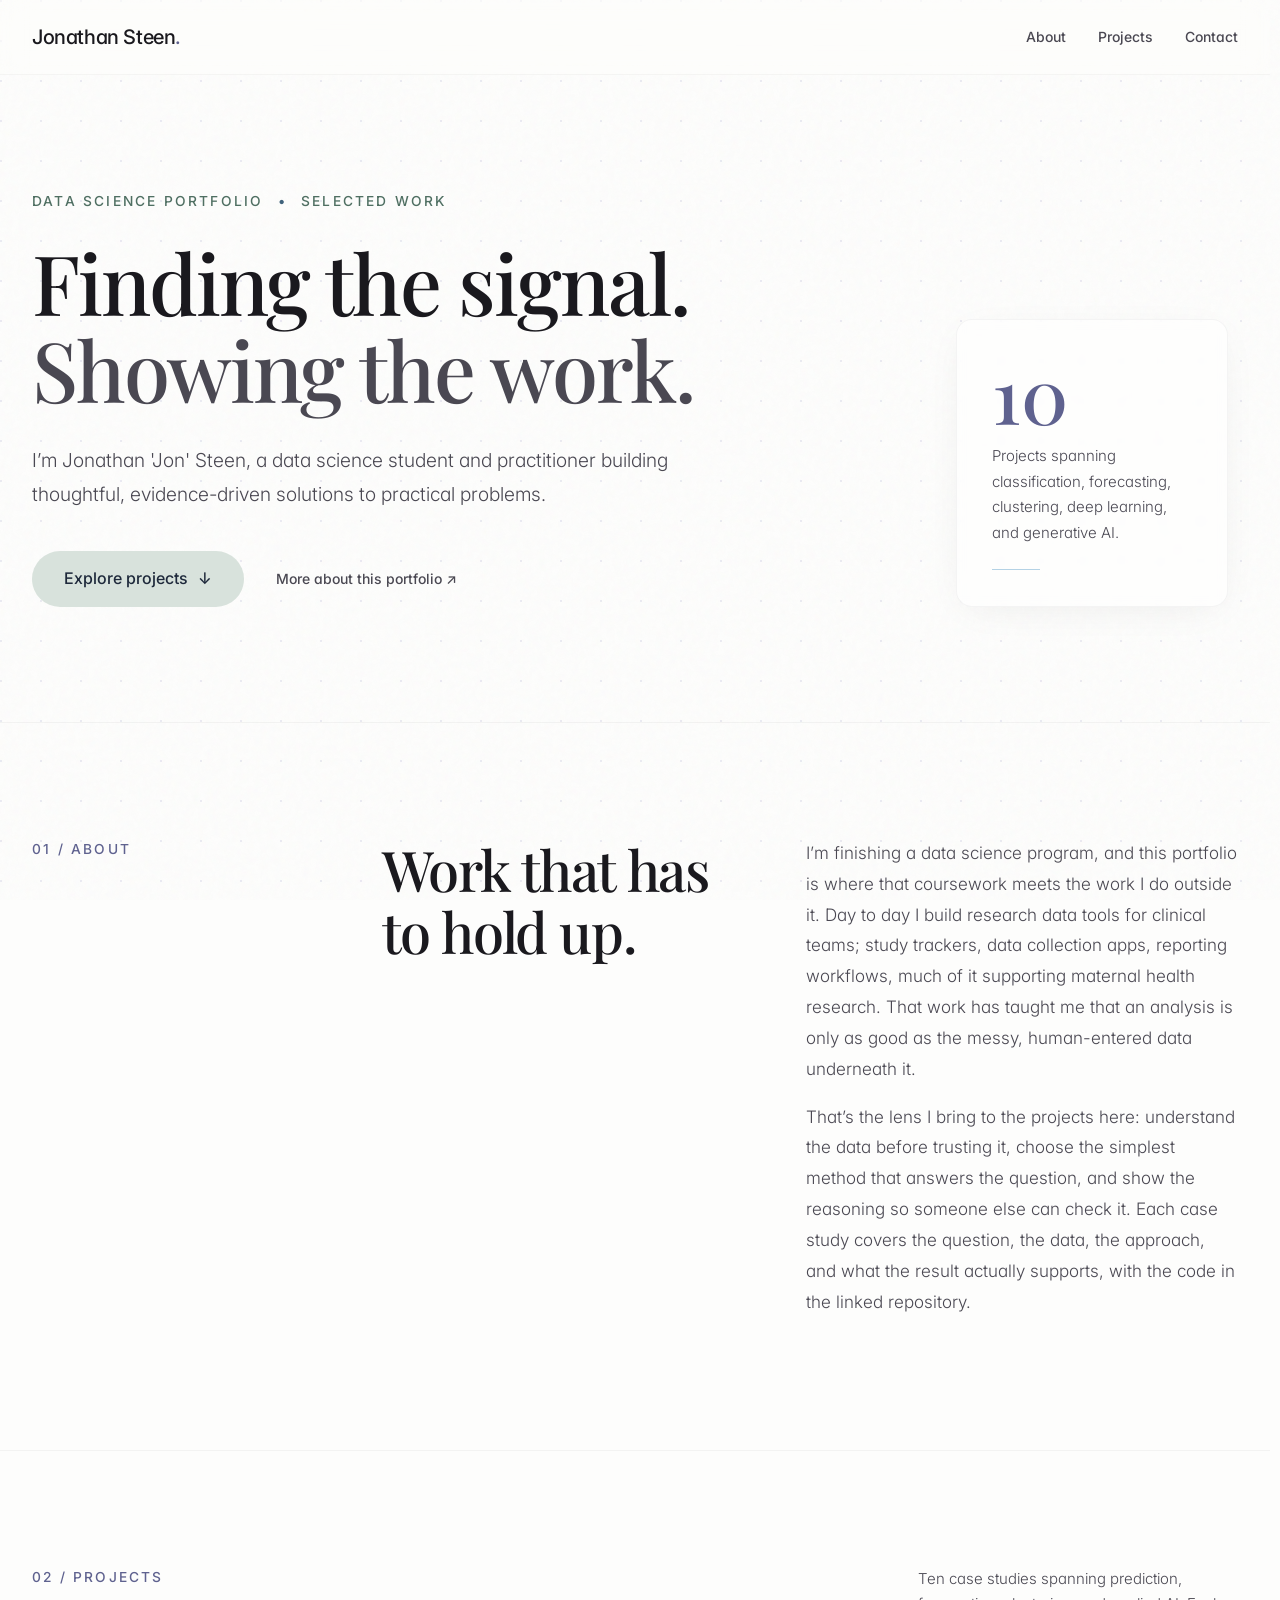
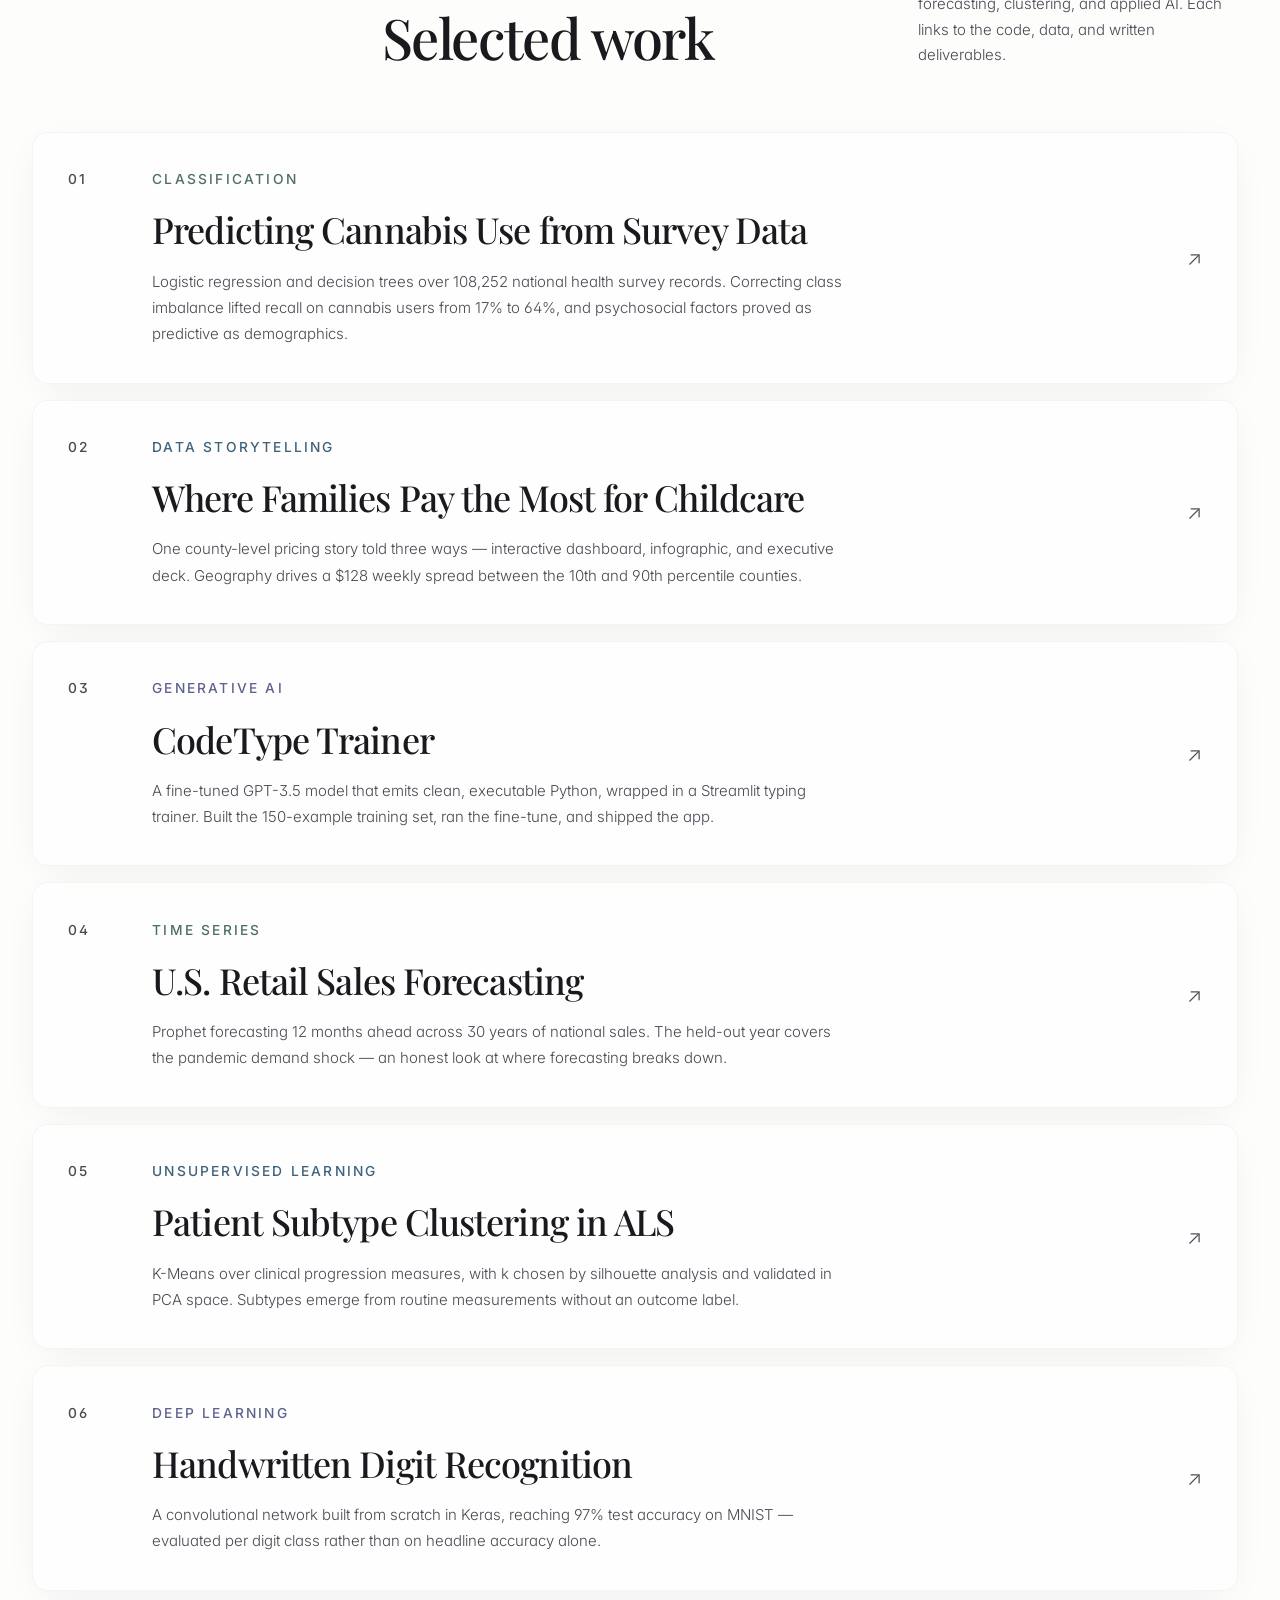
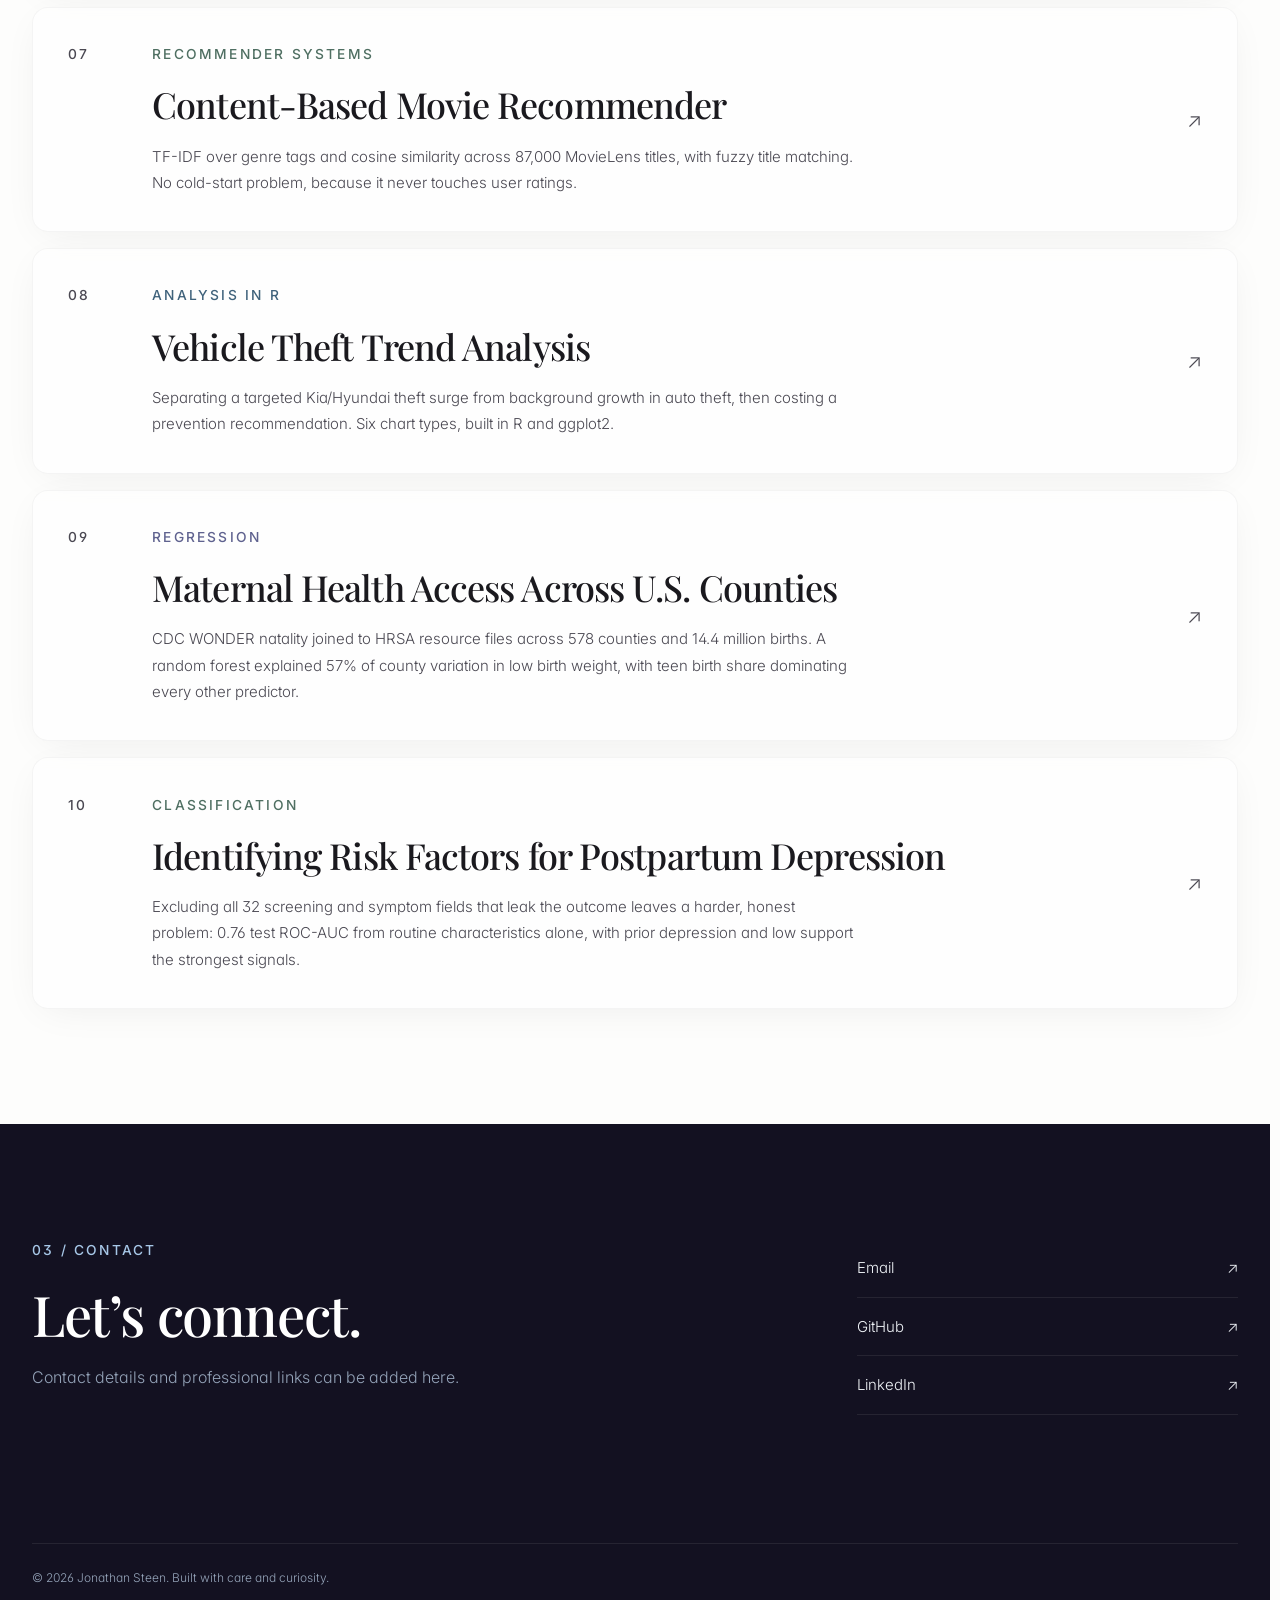
==== commit 7a00ad0d: "Update introduction text in hero section" ====
--- a/index.html
+++ b/index.html
@@ -41,7 +41,7 @@
       <div class="hero-copy reveal">
         <p class="eyebrow">Data Science Portfolio <span>•</span> Selected Work</p>
         <h1 id="hero-title">Finding the signal.<br><em>Showing the work.</em></h1>
-        <p class="hero-intro">I’m Jon Steen, a data science student and practitioner building thoughtful, evidence-driven solutions to practical problems.</p>
+        <p class="hero-intro">I’m Jonathan 'Jon' Steen, a data science student and practitioner building thoughtful, evidence-driven solutions to practical problems.</p>
         <div class="hero-actions">
           <a class="button button-primary" href="#projects">Explore projects <span aria-hidden="true">↓</span></a>
           <a class="text-link" href="#about">More about this portfolio <span aria-hidden="true">↗</span></a>
